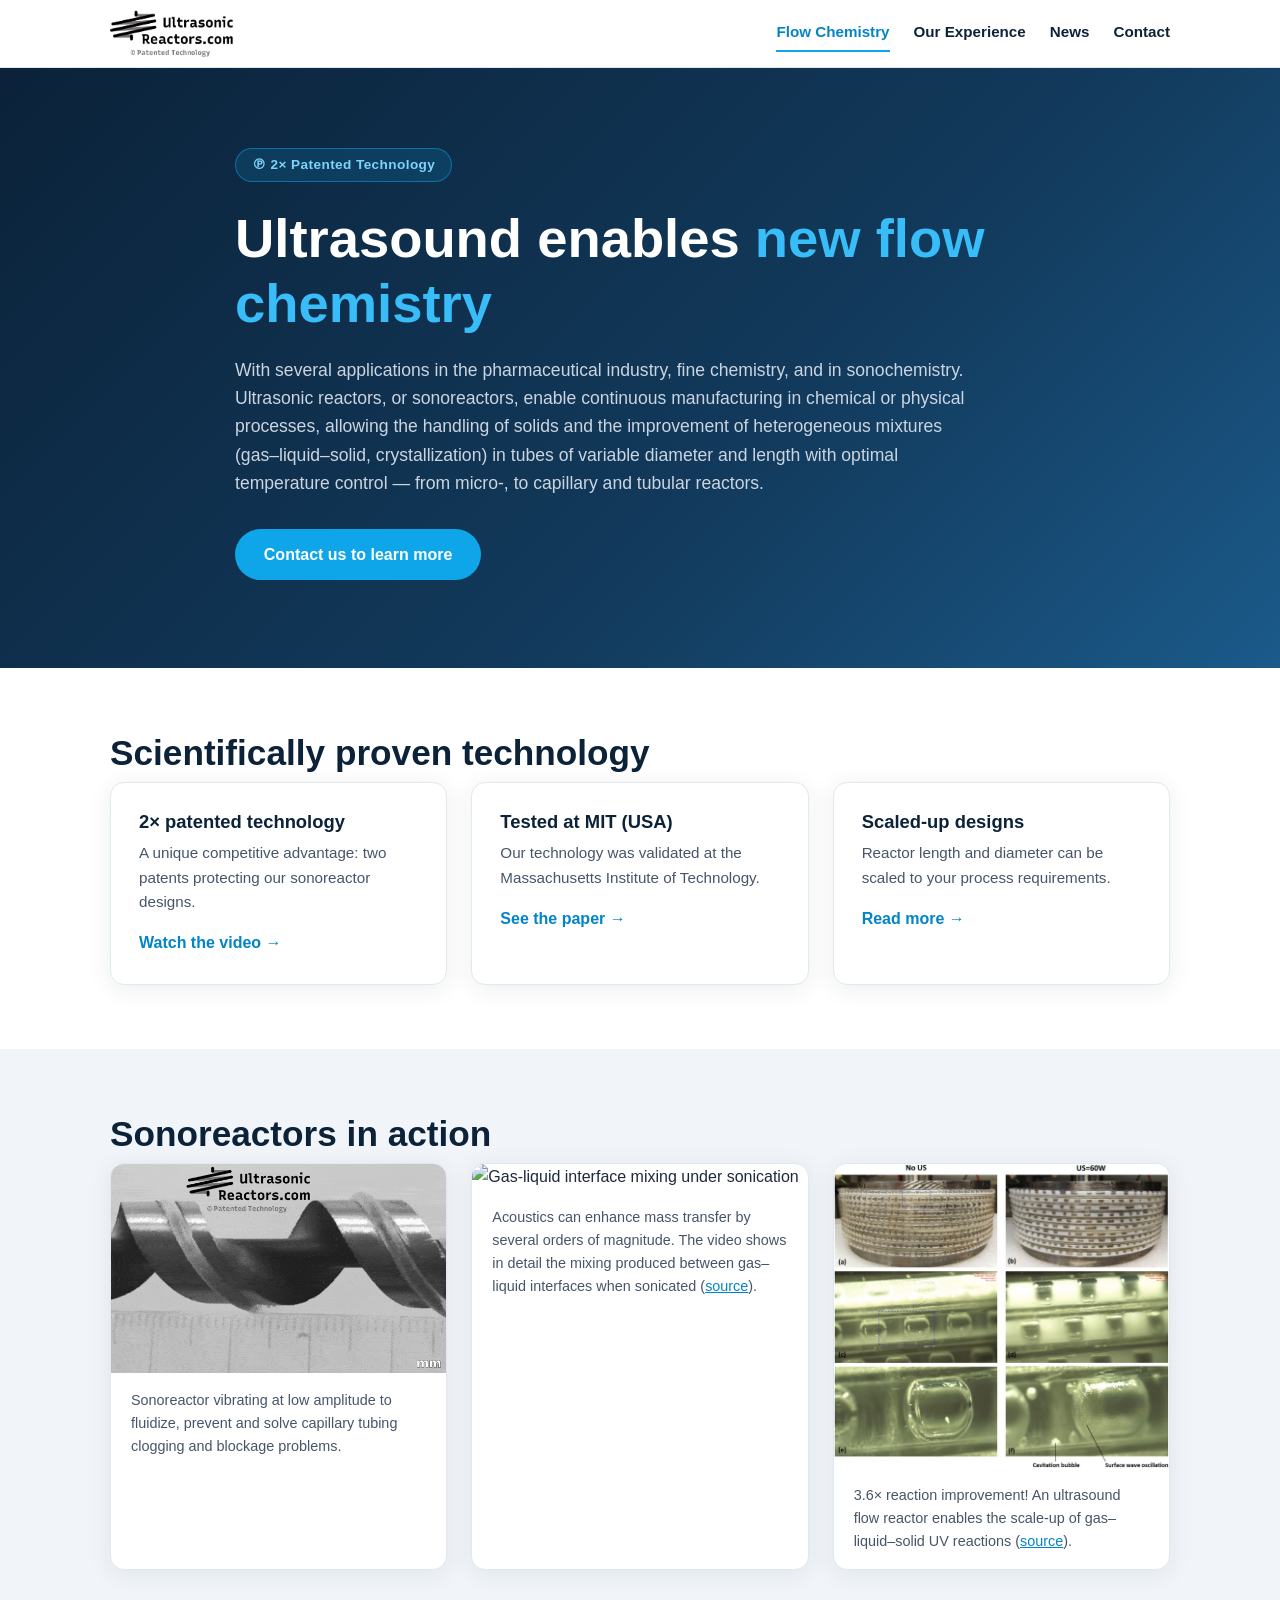
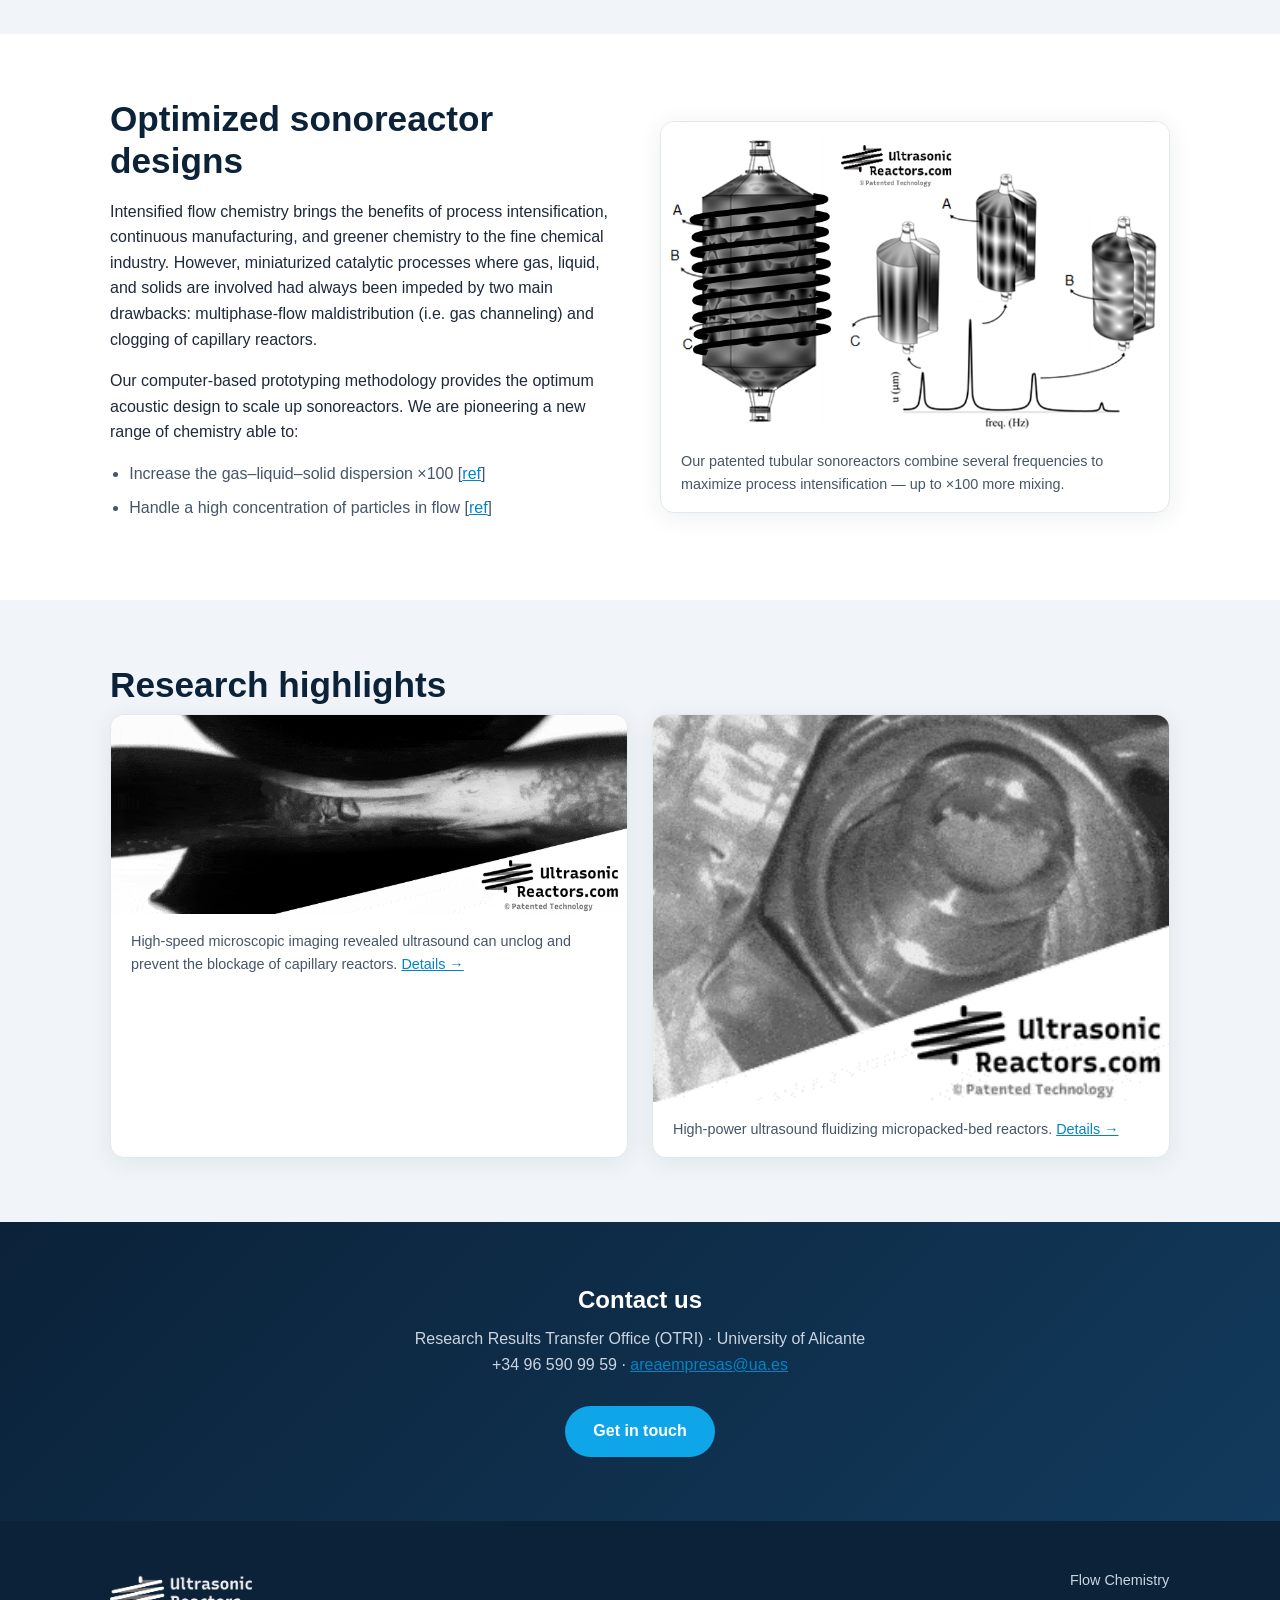
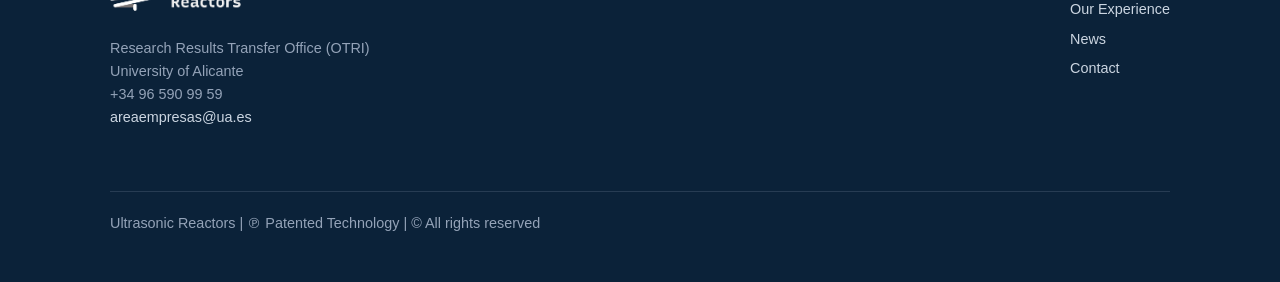
==== index.html @ c4e60896 "Migrate ultrasonicreactors.com from WordPress to static GitHub Pages site Content, images and struct" ====
<!DOCTYPE html>
<html lang="en">
<head>
  <meta charset="UTF-8">
  <meta name="viewport" content="width=device-width, initial-scale=1.0">
  <title>Flow Chemistry — Ultrasonic Reactors</title>
  <meta name="description" content="Patented ultrasonic reactors (sonoreactors) for continuous flow chemistry: handling solids, enhancing gas-liquid-solid mixing and preventing clogging in capillary and tubular reactors. University of Alicante.">
  <meta property="og:title" content="Flow Chemistry — Ultrasonic Reactors">
  <meta property="og:description" content="Patented ultrasound technology enabling new flow chemistry for the pharmaceutical and fine chemical industry.">
  <meta property="og:type" content="website">
  <link rel="icon" type="image/png" sizes="32x32" href="assets/favicon/favicon-32x32.png">
  <link rel="icon" type="image/png" sizes="16x16" href="assets/favicon/favicon-16x16.png">
  <link rel="apple-touch-icon" href="assets/favicon/apple-touch-icon.png">
  <link rel="stylesheet" href="assets/css/style.css">
</head>
<body>

<header class="site-header">
  <div class="container">
    <a class="logo" href="./">
      <img src="assets/img/cropped-ultrasonic_reactors_logo_patented.png" alt="Ultrasonic Reactors — patented technology" width="212" height="77">
    </a>
    <nav class="site-nav" aria-label="Main navigation">
      <a href="./" aria-current="page">Flow Chemistry</a>
      <a href="our-experience/">Our Experience</a>
      <a href="news/">News</a>
      <a href="contact/">Contact</a>
    </nav>
  </div>
</header>

<main>

  <section class="hero">
    <div class="container">
      <span class="badge">℗ 2× Patented Technology</span>
      <h1>Ultrasound enables <span class="accent">new flow chemistry</span></h1>
      <p>
        With several applications in the pharmaceutical industry, fine chemistry, and in
        sonochemistry. Ultrasonic reactors, or sonoreactors, enable continuous manufacturing
        in chemical or physical processes, allowing the handling of solids and the improvement
        of heterogeneous mixtures (gas–liquid–solid, crystallization) in tubes of variable
        diameter and length with optimal temperature control — from micro-, to capillary and
        tubular reactors.
      </p>
      <a class="button" href="contact/">Contact us to learn more</a>
    </div>
  </section>

  <section class="section">
    <div class="container">
      <h2 class="section-title">Scientifically proven technology</h2>
      <div class="card-grid">
        <div class="card">
          <h3>2× patented technology</h3>
          <p>A unique competitive advantage: two patents protecting our sonoreactor designs.</p>
          <a class="card-link" href="https://www.youtube.com/watch?v=zWQNcNoZGF0" target="_blank" rel="noopener">Watch the video →</a>
        </div>
        <div class="card">
          <h3>Tested at MIT (USA)</h3>
          <p>Our technology was validated at the Massachusetts Institute of Technology.</p>
          <a class="card-link" href="https://pubs.acs.org/doi/abs/10.1021/acs.iecr.7b03876" target="_blank" rel="noopener">See the paper →</a>
        </div>
        <div class="card">
          <h3>Scaled-up designs</h3>
          <p>Reactor length and diameter can be scaled to your process requirements.</p>
          <a class="card-link" href="https://www.sciencedirect.com/science/article/pii/S1350417718318108?via%3Dihub" target="_blank" rel="noopener">Read more →</a>
        </div>
      </div>
    </div>
  </section>

  <section class="section alt">
    <div class="container">
      <h2 class="section-title">Sonoreactors in action</h2>
      <div class="figure-grid">
        <figure class="media">
          <img src="assets/img/helical_capillary_sonoreactor_units_lowres.gif" alt="Helical capillary sonoreactor units vibrating" loading="lazy">
          <figcaption>
            Sonoreactor vibrating at low amplitude to fluidize, prevent and solve capillary
            tubing clogging and blockage problems.
          </figcaption>
        </figure>
        <figure class="media">
          <img src="assets/img/gas-liquid-ultrasound.gif" alt="Gas-liquid interface mixing under sonication" loading="lazy">
          <figcaption>
            Acoustics can enhance mass transfer by several orders of magnitude. The video shows
            in detail the mixing produced between gas–liquid interfaces when sonicated
            (<a href="https://www.sciencedirect.com/science/article/pii/S1350417723000123" target="_blank" rel="noopener">source</a>).
          </figcaption>
        </figure>
        <figure class="media">
          <img src="assets/img/gas-liquid-ultrasaund-mixing.jpg" alt="Gas-liquid ultrasound mixing in a flow reactor" loading="lazy">
          <figcaption>
            3.6× reaction improvement! An ultrasound flow reactor enables the scale-up of
            gas–liquid–solid UV reactions
            (<a href="https://www.sciencedirect.com/science/article/pii/S1385894721025523" target="_blank" rel="noopener">source</a>).
          </figcaption>
        </figure>
      </div>
    </div>
  </section>

  <section class="section">
    <div class="container split">
      <div>
        <h2 class="section-title">Optimized sonoreactor designs</h2>
        <p>
          Intensified flow chemistry brings the benefits of process intensification, continuous
          manufacturing, and greener chemistry to the fine chemical industry. However,
          miniaturized catalytic processes where gas, liquid, and solids are involved had always
          been impeded by two main drawbacks: multiphase-flow maldistribution (i.e. gas
          channeling) and clogging of capillary reactors.
        </p>
        <p>
          Our computer-based prototyping methodology provides the optimum acoustic design to
          scale up sonoreactors. We are pioneering a new range of chemistry able to:
        </p>
        <ul>
          <li>Increase the gas–liquid–solid dispersion ×100
            [<a href="https://pubs.acs.org/doi/abs/10.1021/acs.iecr.7b03876" target="_blank" rel="noopener">ref</a>]</li>
          <li>Handle a high concentration of particles in flow
            [<a href="https://www.sciencedirect.com/science/article/abs/pii/S1350417718318108?via%3Dihub" target="_blank" rel="noopener">ref</a>]</li>
        </ul>
      </div>
      <figure class="media">
        <img src="assets/img/flow-reactor-vibration-acoustics-ultrasonics-1.png" alt="Tubular sonoreactor combining several vibration frequencies" loading="lazy">
        <figcaption>
          Our patented tubular sonoreactors combine several frequencies to maximize process
          intensification — up to ×100 more mixing.
        </figcaption>
      </figure>
    </div>
  </section>

  <section class="section alt">
    <div class="container">
      <h2 class="section-title">Research highlights</h2>
      <div class="figure-grid">
        <figure class="media">
          <img src="assets/img/cavitation_ultrasound_cryistal_low_res.gif" alt="High-speed microscopic imaging of ultrasound cavitation acting on crystals" loading="lazy">
          <figcaption>
            High-speed microscopic imaging revealed ultrasound can unclog and prevent the
            blockage of capillary reactors.
            <a href="https://www.sciencedirect.com/science/article/abs/pii/S1350417718318108?via%3Dihub" target="_blank" rel="noopener">Details →</a>
          </figcaption>
        </figure>
        <figure class="media">
          <img src="assets/img/packed_bed_ultrasonic_reactor_low_res.gif" alt="High-power ultrasound fluidizing a micropacked-bed reactor" loading="lazy">
          <figcaption>
            High-power ultrasound fluidizing micropacked-bed reactors.
            <a href="https://pubs.acs.org/doi/abs/10.1021/acs.iecr.7b03876" target="_blank" rel="noopener">Details →</a>
          </figcaption>
        </figure>
      </div>
    </div>
  </section>

  <section class="cta-band">
    <div class="container">
      <h2>Contact us</h2>
      <p>
        Research Results Transfer Office (OTRI) · University of Alicante<br>
        +34 96 590 99 59 · <a href="mailto:areaempresas@ua.es">areaempresas@ua.es</a>
      </p>
      <a class="button" href="contact/">Get in touch</a>
    </div>
  </section>

</main>

<footer class="site-footer">
  <div class="container">
    <div>
      <img class="footer-logo" src="assets/img/ultrasonic_reactors_logo_white.png" alt="Ultrasonic Reactors" loading="lazy">
      <p>
        Research Results Transfer Office (OTRI)<br>
        University of Alicante<br>
        +34 96 590 99 59<br>
        <a href="mailto:areaempresas@ua.es">areaempresas@ua.es</a>
      </p>
    </div>
    <nav aria-label="Footer navigation">
      <a href="./">Flow Chemistry</a>
      <a href="our-experience/">Our Experience</a>
      <a href="news/">News</a>
      <a href="contact/">Contact</a>
    </nav>
    <p class="copyright">Ultrasonic Reactors | ℗ Patented Technology | © All rights reserved</p>
  </div>
</footer>

</body>
</html>
---- assets/css/style.css ----
/* ============================================================
   Ultrasonic Reactors — site stylesheet
   Plain CSS, no build step. Edit freely.
   ============================================================ */

:root {
  --navy: #0b2239;
  --navy-2: #123a5c;
  --accent: #0ea5e9;
  --accent-dark: #0284c7;
  --ink: #1e293b;
  --ink-soft: #475569;
  --bg: #ffffff;
  --bg-alt: #f1f5f9;
  --border: #e2e8f0;
  --radius: 14px;
  --shadow: 0 4px 24px rgba(11, 34, 57, 0.08);
  --font: -apple-system, BlinkMacSystemFont, "Segoe UI", Roboto, "Helvetica Neue",
    Arial, sans-serif;
}

* { box-sizing: border-box; }

body {
  margin: 0;
  font-family: var(--font);
  color: var(--ink);
  background: var(--bg);
  line-height: 1.6;
  -webkit-font-smoothing: antialiased;
}

img { max-width: 100%; height: auto; display: block; }

a { color: var(--accent-dark); }
a:hover { color: var(--accent); }

h1, h2, h3 { line-height: 1.2; color: var(--navy); }

.container {
  max-width: 1100px;
  margin: 0 auto;
  padding: 0 1.25rem;
}

/* ---------- Header ---------- */

.site-header {
  position: sticky;
  top: 0;
  z-index: 10;
  background: rgba(255, 255, 255, 0.95);
  backdrop-filter: blur(8px);
  border-bottom: 1px solid var(--border);
}

.site-header .container {
  display: flex;
  align-items: center;
  justify-content: space-between;
  flex-wrap: wrap;
  gap: 0.5rem 1.5rem;
  padding-top: 0.6rem;
  padding-bottom: 0.6rem;
}

.site-header .logo img { height: 48px; width: auto; }

.site-nav {
  display: flex;
  flex-wrap: wrap;
  gap: 0.25rem 1.5rem;
}

.site-nav a {
  color: var(--navy);
  text-decoration: none;
  font-weight: 600;
  font-size: 0.95rem;
  padding: 0.35rem 0;
  border-bottom: 2px solid transparent;
}

.site-nav a:hover { color: var(--accent-dark); }

.site-nav a[aria-current="page"] {
  color: var(--accent-dark);
  border-bottom-color: var(--accent);
}

/* ---------- Hero ---------- */

.hero {
  background: linear-gradient(135deg, var(--navy) 0%, var(--navy-2) 60%, #1b5a8a 100%);
  color: #e2e8f0;
  padding: 5rem 0 5.5rem;
  overflow: hidden;
}

.hero .container { max-width: 850px; }

.hero .badge {
  display: inline-block;
  background: rgba(14, 165, 233, 0.15);
  border: 1px solid rgba(14, 165, 233, 0.5);
  color: #7dd3fc;
  border-radius: 999px;
  padding: 0.3rem 1rem;
  font-size: 0.85rem;
  font-weight: 600;
  letter-spacing: 0.03em;
  margin-bottom: 1.5rem;
}

.hero h1 {
  color: #ffffff;
  font-size: clamp(2.1rem, 5vw, 3.4rem);
  margin: 0 0 1.25rem;
}

.hero h1 .accent { color: #38bdf8; }

.hero p {
  font-size: 1.1rem;
  color: #cbd5e1;
  max-width: 46rem;
  margin: 0 0 2rem;
}

.button {
  display: inline-block;
  background: var(--accent);
  color: #ffffff;
  text-decoration: none;
  font-weight: 700;
  padding: 0.8rem 1.8rem;
  border-radius: 999px;
  transition: background 0.15s ease;
}

.button:hover { background: var(--accent-dark); color: #ffffff; }

.button.ghost {
  background: transparent;
  border: 2px solid var(--accent);
  color: var(--accent-dark);
}

.button.ghost:hover { background: var(--accent); color: #ffffff; }

/* ---------- Sections ---------- */

.section { padding: 4rem 0; }
.section.alt { background: var(--bg-alt); }

.section-title {
  font-size: clamp(1.6rem, 3.5vw, 2.2rem);
  margin: 0 0 0.5rem;
}

.section-lead {
  color: var(--ink-soft);
  max-width: 46rem;
  margin: 0 0 2.5rem;
}

/* ---------- Cards ---------- */

.card-grid {
  display: grid;
  grid-template-columns: repeat(auto-fit, minmax(260px, 1fr));
  gap: 1.5rem;
}

.card {
  background: var(--bg);
  border: 1px solid var(--border);
  border-radius: var(--radius);
  box-shadow: var(--shadow);
  padding: 1.75rem;
}

.card h3 { margin: 0 0 0.5rem; font-size: 1.15rem; }
.card p { margin: 0 0 1rem; color: var(--ink-soft); font-size: 0.95rem; }
.card .card-link { font-weight: 700; text-decoration: none; }

/* ---------- Figures / media ---------- */

.figure-grid {
  display: grid;
  grid-template-columns: repeat(auto-fit, minmax(280px, 1fr));
  gap: 1.5rem;
}

figure.media {
  margin: 0;
  background: var(--bg);
  border: 1px solid var(--border);
  border-radius: var(--radius);
  box-shadow: var(--shadow);
  overflow: hidden;
}

figure.media img { width: 100%; }

figure.media figcaption {
  padding: 1rem 1.25rem;
  font-size: 0.9rem;
  color: var(--ink-soft);
}

/* Two-column text + image */

.split {
  display: grid;
  grid-template-columns: 1fr 1fr;
  gap: 2.5rem;
  align-items: center;
}

@media (max-width: 800px) {
  .split { grid-template-columns: 1fr; }
}

.split ul { color: var(--ink-soft); padding-left: 1.2rem; }
.split li { margin-bottom: 0.5rem; }

/* ---------- Stats (Our Experience) ---------- */

.stats {
  display: grid;
  grid-template-columns: repeat(auto-fit, minmax(220px, 1fr));
  gap: 1.5rem;
  text-align: center;
}

.stat {
  background: var(--bg);
  border: 1px solid var(--border);
  border-radius: var(--radius);
  box-shadow: var(--shadow);
  padding: 2rem 1.5rem;
}

.stat .number {
  font-size: 2.6rem;
  font-weight: 800;
  color: var(--accent-dark);
  line-height: 1.1;
}

.stat .label { color: var(--ink-soft); margin-top: 0.5rem; }

/* ---------- Timeline ---------- */

.timeline {
  border-left: 3px solid var(--accent);
  margin: 2rem 0 0 0.5rem;
  padding-left: 2rem;
}

.timeline-item { position: relative; padding-bottom: 2.5rem; }

.timeline-item::before {
  content: "";
  position: absolute;
  left: calc(-2rem - 9px);
  top: 0.4rem;
  width: 15px;
  height: 15px;
  border-radius: 50%;
  background: var(--accent);
  border: 3px solid var(--bg);
}

.timeline-item h3 { margin: 0 0 0.5rem; font-size: 1.4rem; }
.timeline-item p { color: var(--ink-soft); margin: 0 0 1rem; }

/* ---------- Contact ---------- */

.contact-card {
  background: var(--bg);
  border: 1px solid var(--border);
  border-radius: var(--radius);
  box-shadow: var(--shadow);
  padding: 2.5rem;
  max-width: 34rem;
}

.contact-card h2 { margin-top: 0; }

.contact-card .contact-line {
  margin: 0.4rem 0;
  color: var(--ink-soft);
}

.contact-card .contact-line strong { color: var(--ink); }

/* CTA band */

.cta-band {
  background: linear-gradient(135deg, var(--navy) 0%, var(--navy-2) 100%);
  color: #e2e8f0;
  text-align: center;
  padding: 4rem 0;
}

.cta-band h2 { color: #ffffff; margin: 0 0 0.75rem; }
.cta-band p { color: #cbd5e1; margin: 0 0 1.75rem; }

/* ---------- Footer ---------- */

.site-footer {
  background: var(--navy);
  color: #94a3b8;
  padding: 3rem 0 2rem;
  font-size: 0.9rem;
}

.site-footer .container {
  display: flex;
  flex-wrap: wrap;
  gap: 2rem;
  justify-content: space-between;
  align-items: flex-start;
}

.site-footer img.footer-logo { height: 52px; width: auto; margin-bottom: 1rem; }

.site-footer nav { display: flex; flex-direction: column; gap: 0.4rem; }

.site-footer a { color: #cbd5e1; text-decoration: none; }
.site-footer a:hover { color: #ffffff; }

.site-footer .copyright {
  flex-basis: 100%;
  border-top: 1px solid rgba(148, 163, 184, 0.2);
  padding-top: 1.25rem;
  margin-top: 1rem;
}

/* ---------- Utilities ---------- */

.center { text-align: center; }
.mt-2 { margin-top: 2rem; }
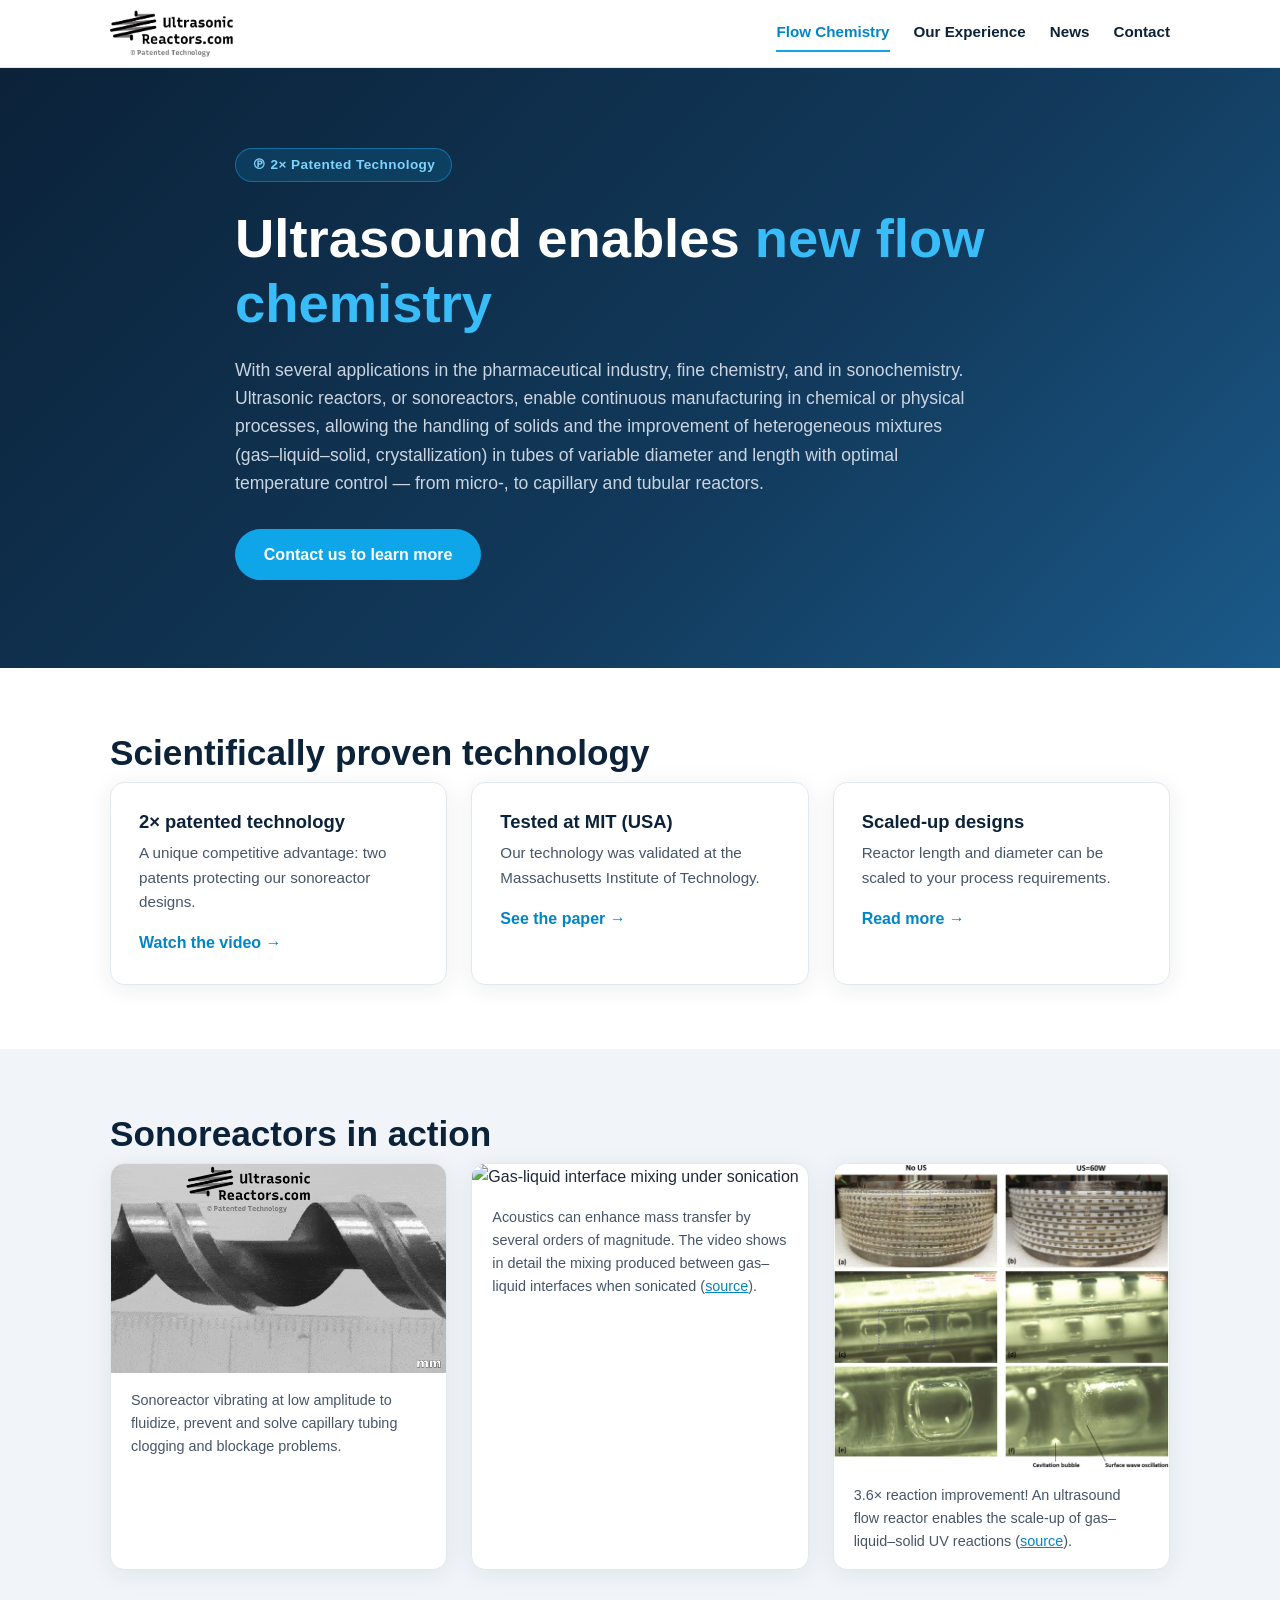
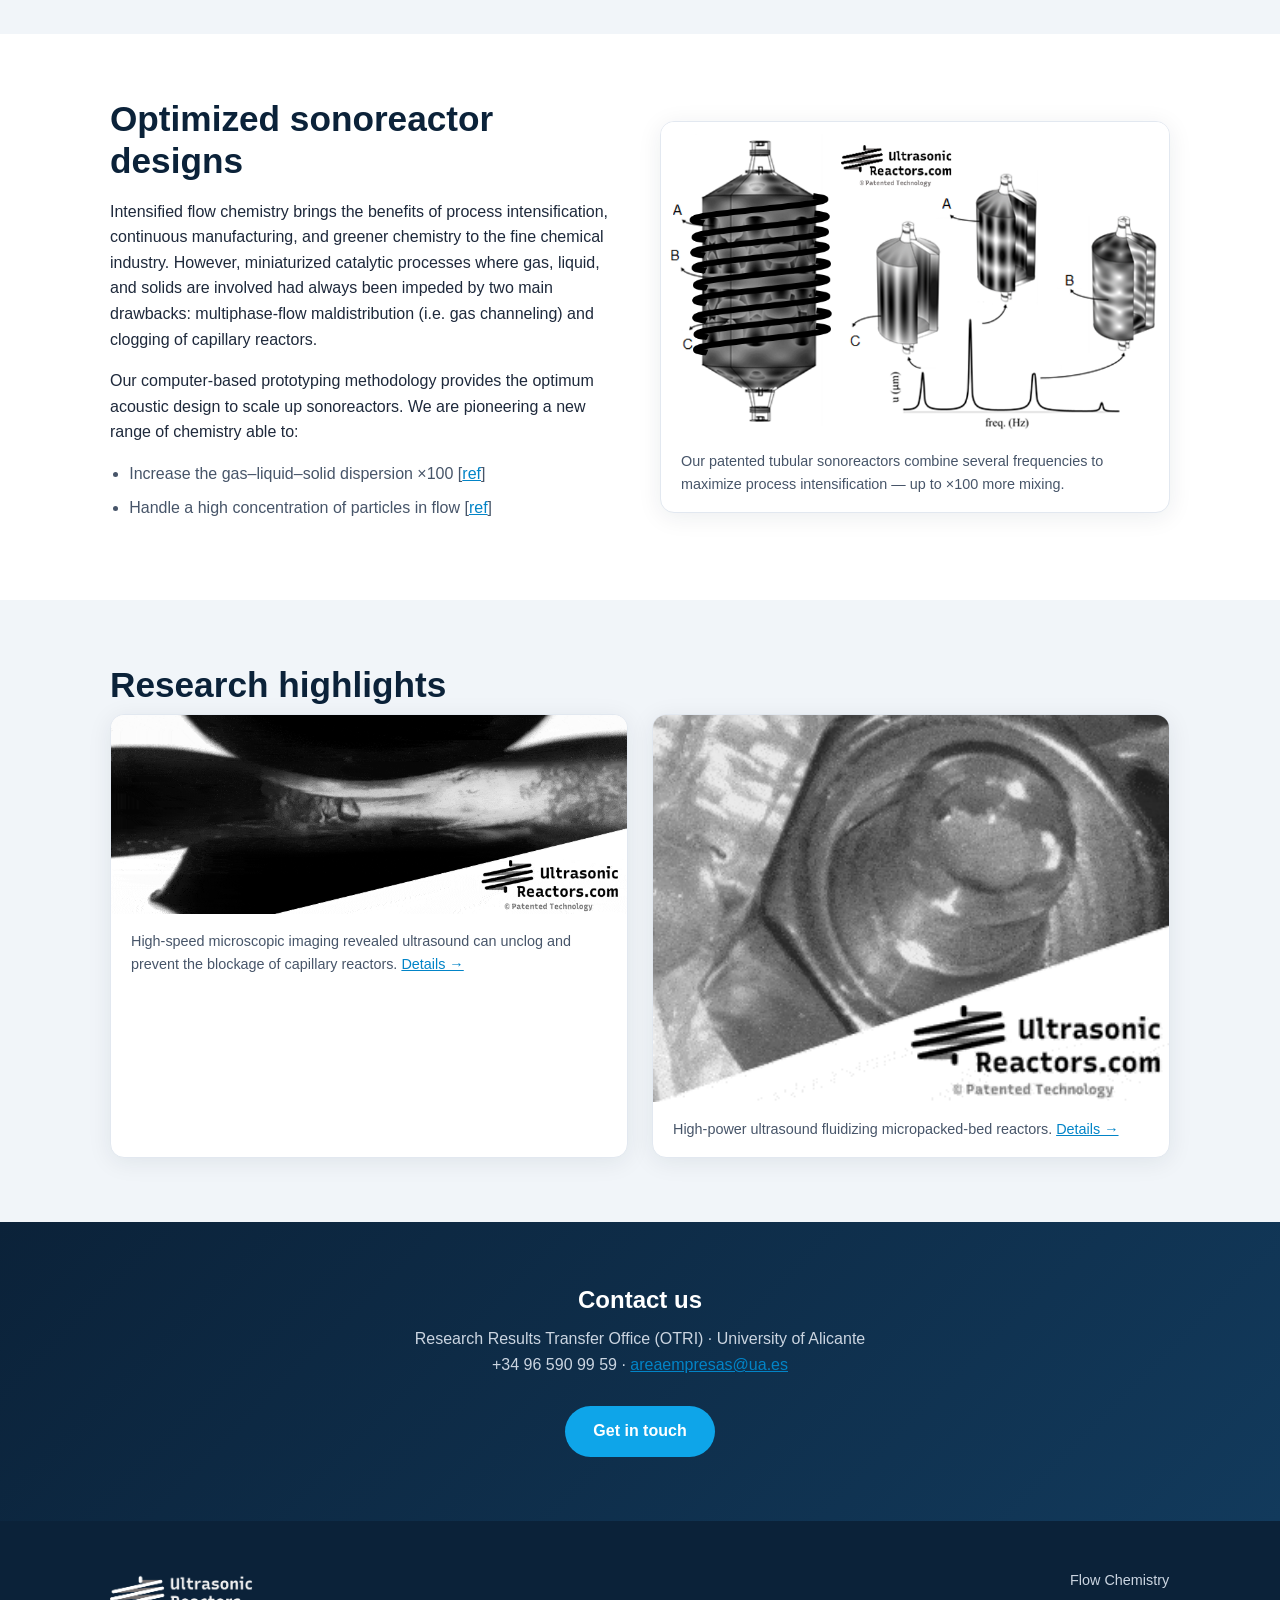
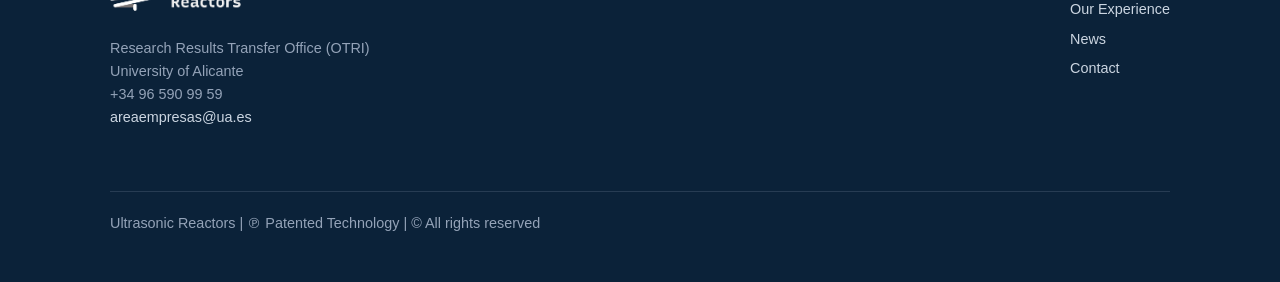
==== commit cee0c2dd: "Replace button vibration with pointer-following hero waves Remove the hover micro-vibration on butto" ====
--- a/index.html
+++ b/index.html
@@ -12,6 +12,7 @@
   <link rel="icon" type="image/png" sizes="16x16" href="assets/favicon/favicon-16x16.png">
   <link rel="apple-touch-icon" href="assets/favicon/apple-touch-icon.png">
   <link rel="stylesheet" href="assets/css/style.css">
+  <script src="assets/js/ripple.js" defer></script>
 </head>
 <body>
 
--- a/assets/css/style.css
+++ b/assets/css/style.css
@@ -91,13 +91,58 @@
 /* ---------- Hero ---------- */
 
 .hero {
+  position: relative;
   background: linear-gradient(135deg, var(--navy) 0%, var(--navy-2) 60%, #1b5a8a 100%);
   color: #e2e8f0;
   padding: 5rem 0 5.5rem;
   overflow: hidden;
 }
 
-.hero .container { max-width: 850px; }
+/* Sonar rings expanding from the right side of the hero */
+.hero::before,
+.hero::after {
+  content: "";
+  position: absolute;
+  top: 50%;
+  right: 6%;
+  width: 380px;
+  height: 380px;
+  margin: -190px -190px 0 0;
+  border: 2px solid rgba(56, 189, 248, 0.4);
+  border-radius: 50%;
+  pointer-events: none;
+  opacity: 0;
+  animation: sonar 7s linear infinite;
+}
+
+.hero::after { animation-delay: 3.5s; }
+
+@keyframes sonar {
+  0% { transform: scale(0.1); opacity: 0; }
+  10% { opacity: 0.7; }
+  100% { transform: scale(1); opacity: 0; }
+}
+
+.hero .container { position: relative; z-index: 1; max-width: 850px; }
+
+/* Faint waves following the pointer (spawned by assets/js/ripple.js) */
+.hero .ripple {
+  position: absolute;
+  width: 180px;
+  height: 180px;
+  margin: -90px 0 0 -90px;
+  border: 1.5px solid rgba(56, 189, 248, 0.3);
+  border-radius: 50%;
+  pointer-events: none;
+  opacity: 0;
+  transform: scale(0);
+  animation: ripple 1.8s ease-out forwards;
+}
+
+@keyframes ripple {
+  0% { transform: scale(0.1); opacity: 0.7; }
+  100% { transform: scale(1); opacity: 0; }
+}
 
 .hero .badge {
   display: inline-block;
@@ -110,6 +155,14 @@
   font-weight: 600;
   letter-spacing: 0.03em;
   margin-bottom: 1.5rem;
+  animation: ping 3.5s ease-out infinite;
+}
+
+/* Soft sonar ping — an expanding, fading ring of light */
+@keyframes ping {
+  0% { box-shadow: 0 0 0 0 rgba(56, 189, 248, 0.35); }
+  60% { box-shadow: 0 0 0 12px rgba(56, 189, 248, 0); }
+  100% { box-shadow: 0 0 0 0 rgba(56, 189, 248, 0); }
 }
 
 .hero h1 {
@@ -178,6 +231,12 @@
   border-radius: var(--radius);
   box-shadow: var(--shadow);
   padding: 1.75rem;
+  transition: transform 0.2s ease, box-shadow 0.2s ease;
+}
+
+.card:hover {
+  transform: translateY(-4px);
+  box-shadow: 0 10px 32px rgba(11, 34, 57, 0.14);
 }
 
 .card h3 { margin: 0 0 0.5rem; font-size: 1.15rem; }
@@ -199,6 +258,12 @@
   border-radius: var(--radius);
   box-shadow: var(--shadow);
   overflow: hidden;
+  transition: transform 0.2s ease, box-shadow 0.2s ease;
+}
+
+figure.media:hover {
+  transform: translateY(-4px);
+  box-shadow: 0 10px 32px rgba(11, 34, 57, 0.14);
 }
 
 figure.media img { width: 100%; }
@@ -271,7 +336,10 @@
   border-radius: 50%;
   background: var(--accent);
   border: 3px solid var(--bg);
-}
+  animation: ping 3.5s ease-out infinite;
+}
+
+.timeline-item:nth-child(even)::before { animation-delay: 1.75s; }
 
 .timeline-item h3 { margin: 0 0 0.5rem; font-size: 1.4rem; }
 .timeline-item p { color: var(--ink-soft); margin: 0 0 1rem; }
@@ -343,3 +411,14 @@
 
 .center { text-align: center; }
 .mt-2 { margin-top: 2rem; }
+
+/* ---------- Accessibility: no motion if the user opts out ---------- */
+
+@media (prefers-reduced-motion: reduce) {
+  *,
+  *::before,
+  *::after {
+    animation: none !important;
+    transition: none !important;
+  }
+}
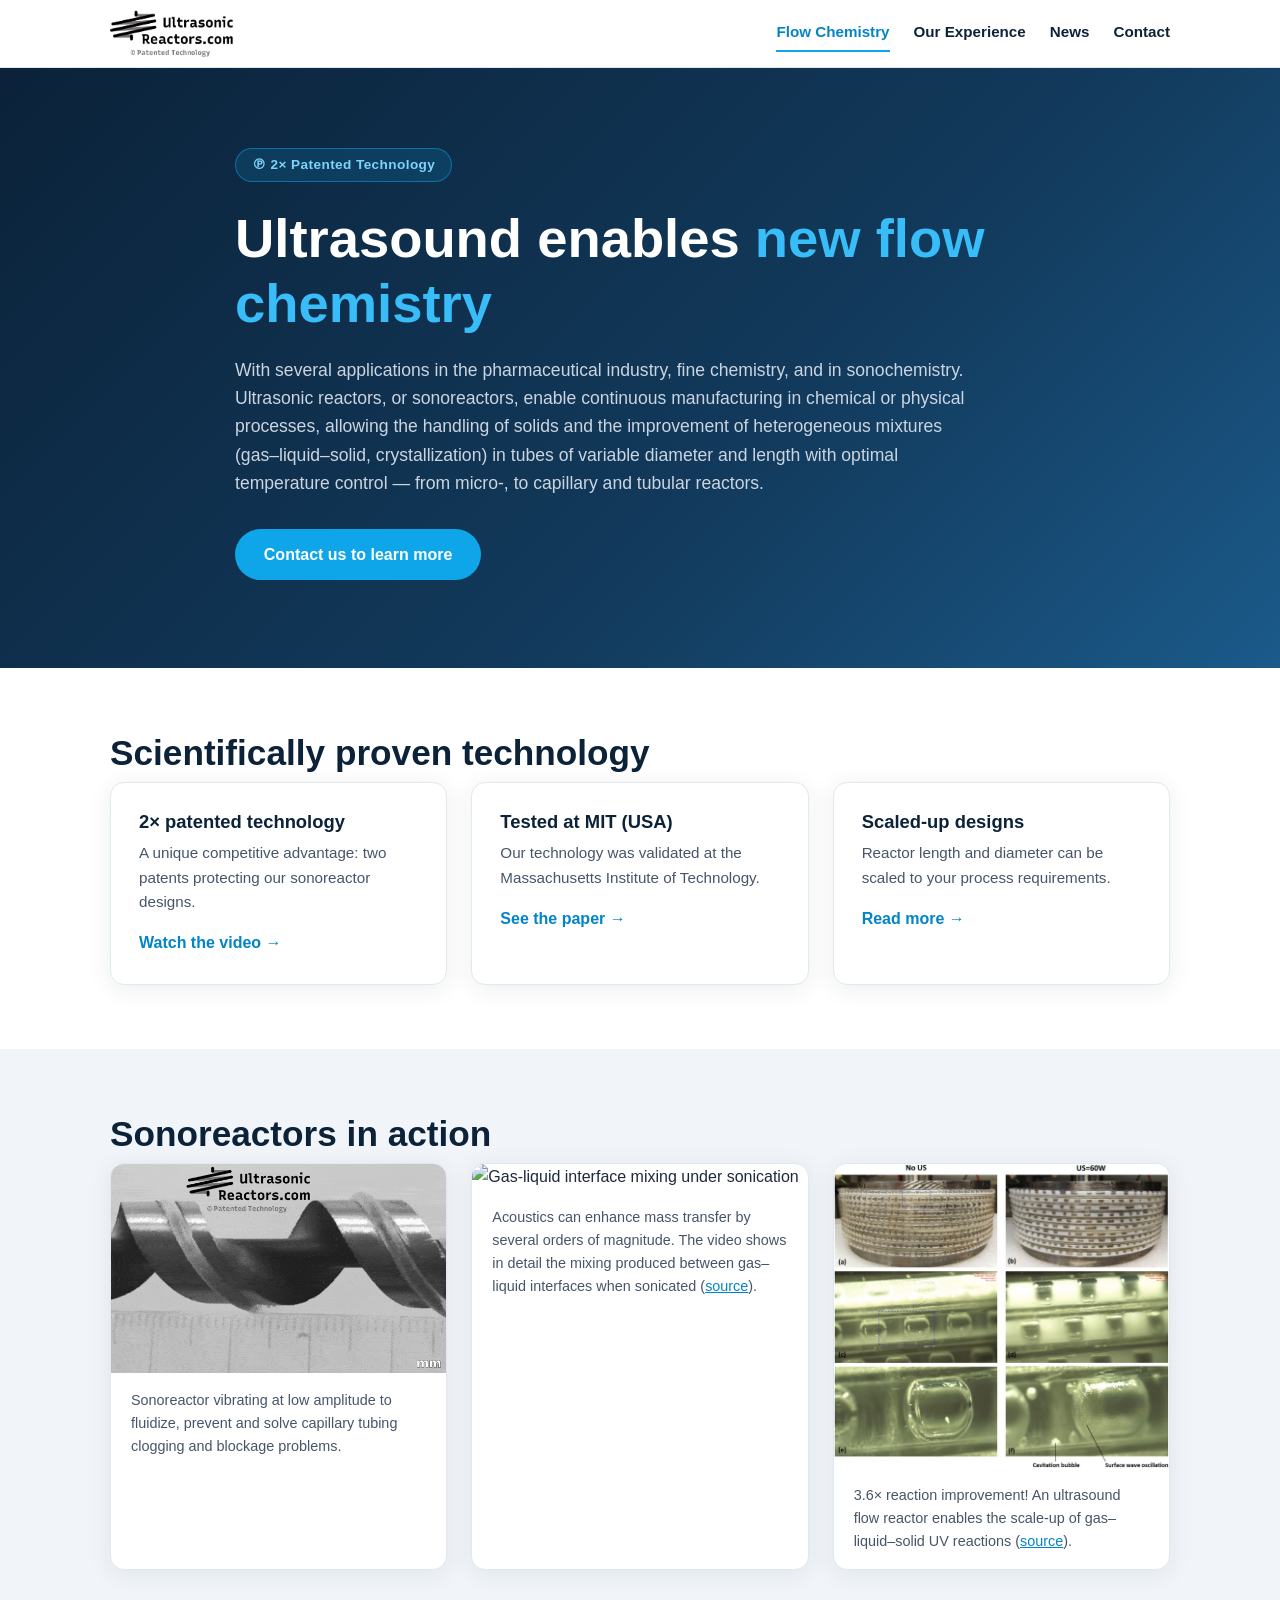
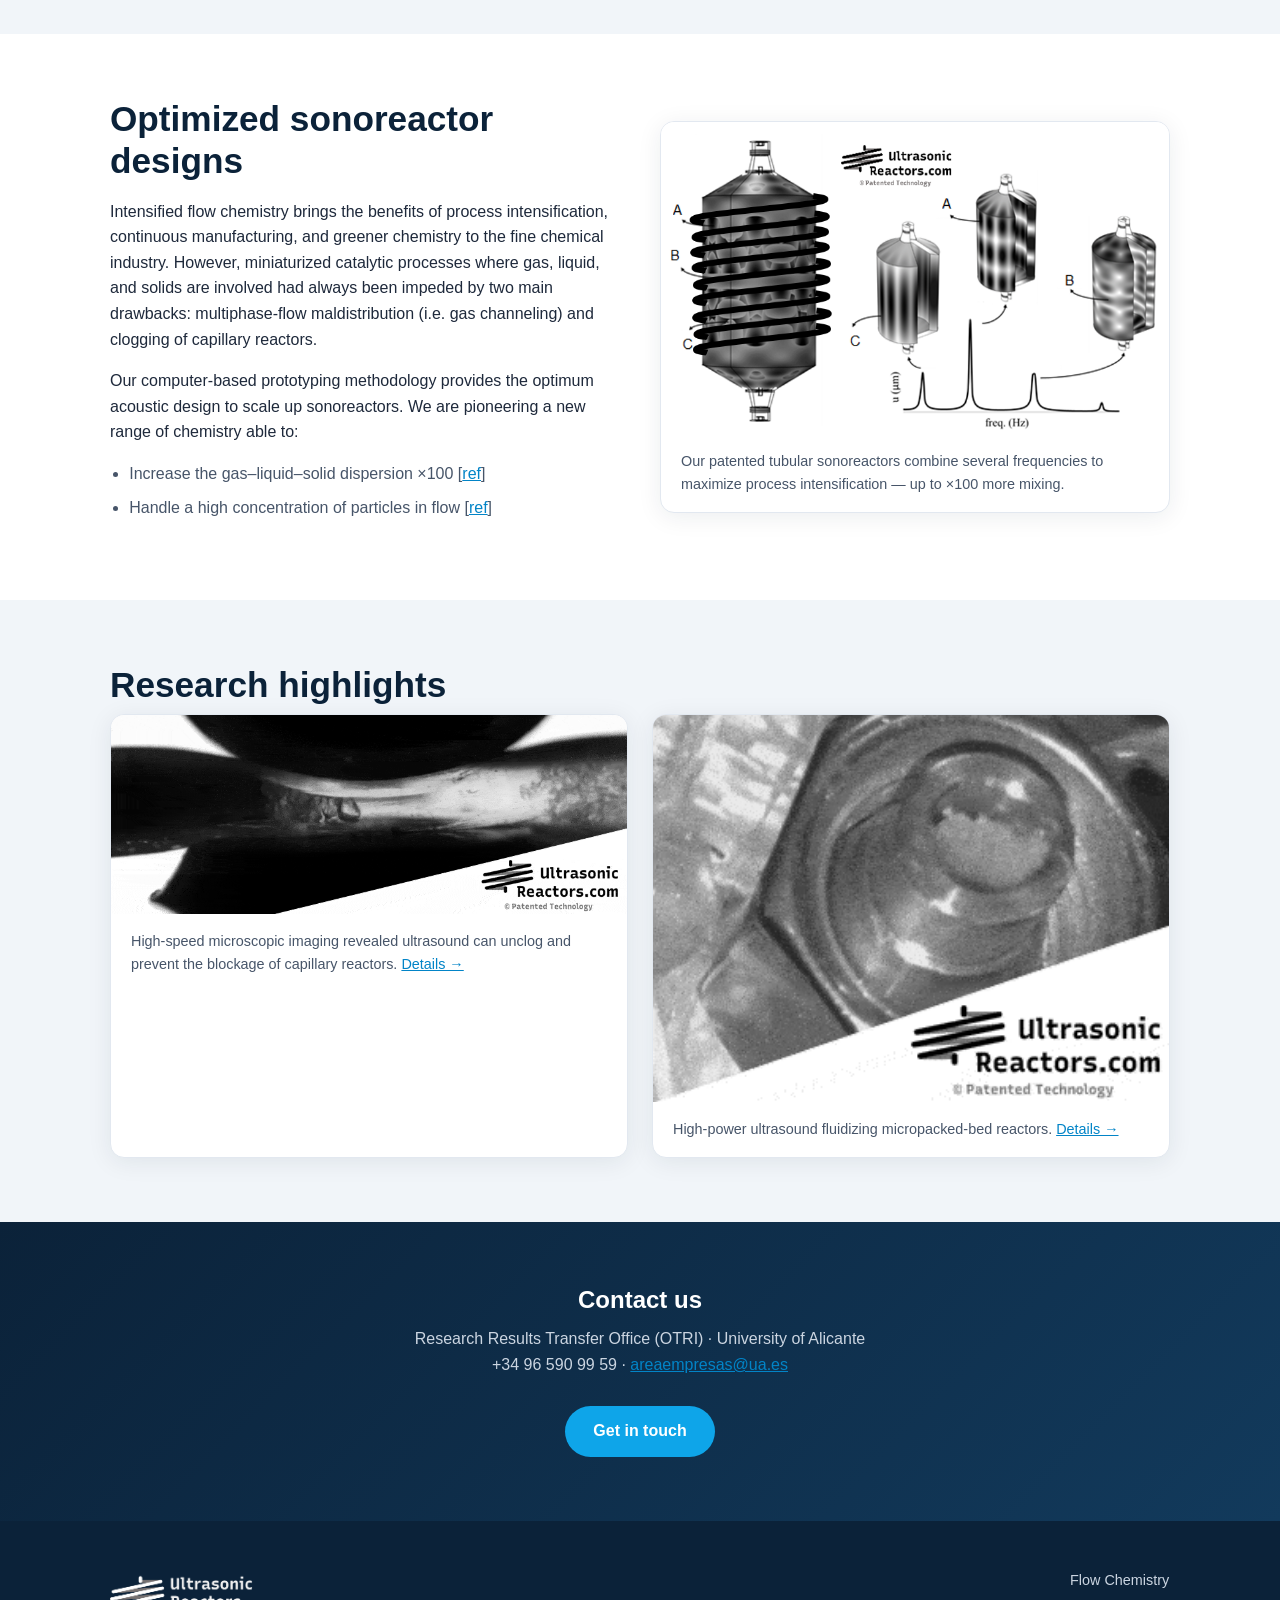
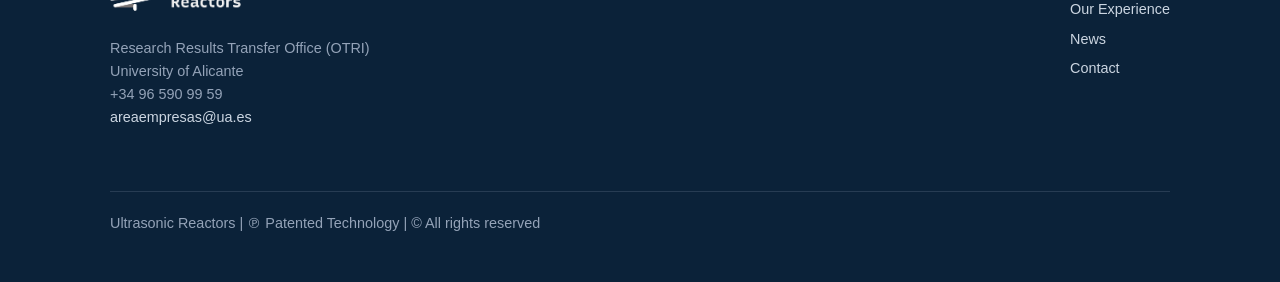
==== commit 855a030e: "Replace hero effects with physics-based wave packets on canvas A packet of five high-frequency pulse" ====
--- a/index.html
+++ b/index.html
@@ -11,8 +11,8 @@
   <link rel="icon" type="image/png" sizes="32x32" href="assets/favicon/favicon-32x32.png">
   <link rel="icon" type="image/png" sizes="16x16" href="assets/favicon/favicon-16x16.png">
   <link rel="apple-touch-icon" href="assets/favicon/apple-touch-icon.png">
-  <link rel="stylesheet" href="assets/css/style.css">
-  <script src="assets/js/ripple.js" defer></script>
+  <link rel="stylesheet" href="assets/css/style.css?v=2">
+  <script src="assets/js/waves.js" defer></script>
 </head>
 <body>
 
--- a/assets/css/style.css
+++ b/assets/css/style.css
@@ -98,50 +98,15 @@
   overflow: hidden;
 }
 
-/* Sonar rings expanding from the right side of the hero */
-.hero::before,
-.hero::after {
-  content: "";
+.hero .container { position: relative; z-index: 1; max-width: 850px; }
+
+/* Wave-packet animation drawn by assets/js/waves.js */
+.hero canvas.waves {
   position: absolute;
-  top: 50%;
-  right: 6%;
-  width: 380px;
-  height: 380px;
-  margin: -190px -190px 0 0;
-  border: 2px solid rgba(56, 189, 248, 0.4);
-  border-radius: 50%;
+  inset: 0;
+  width: 100%;
+  height: 100%;
   pointer-events: none;
-  opacity: 0;
-  animation: sonar 7s linear infinite;
-}
-
-.hero::after { animation-delay: 3.5s; }
-
-@keyframes sonar {
-  0% { transform: scale(0.1); opacity: 0; }
-  10% { opacity: 0.7; }
-  100% { transform: scale(1); opacity: 0; }
-}
-
-.hero .container { position: relative; z-index: 1; max-width: 850px; }
-
-/* Faint waves following the pointer (spawned by assets/js/ripple.js) */
-.hero .ripple {
-  position: absolute;
-  width: 180px;
-  height: 180px;
-  margin: -90px 0 0 -90px;
-  border: 1.5px solid rgba(56, 189, 248, 0.3);
-  border-radius: 50%;
-  pointer-events: none;
-  opacity: 0;
-  transform: scale(0);
-  animation: ripple 1.8s ease-out forwards;
-}
-
-@keyframes ripple {
-  0% { transform: scale(0.1); opacity: 0.7; }
-  100% { transform: scale(1); opacity: 0; }
 }
 
 .hero .badge {
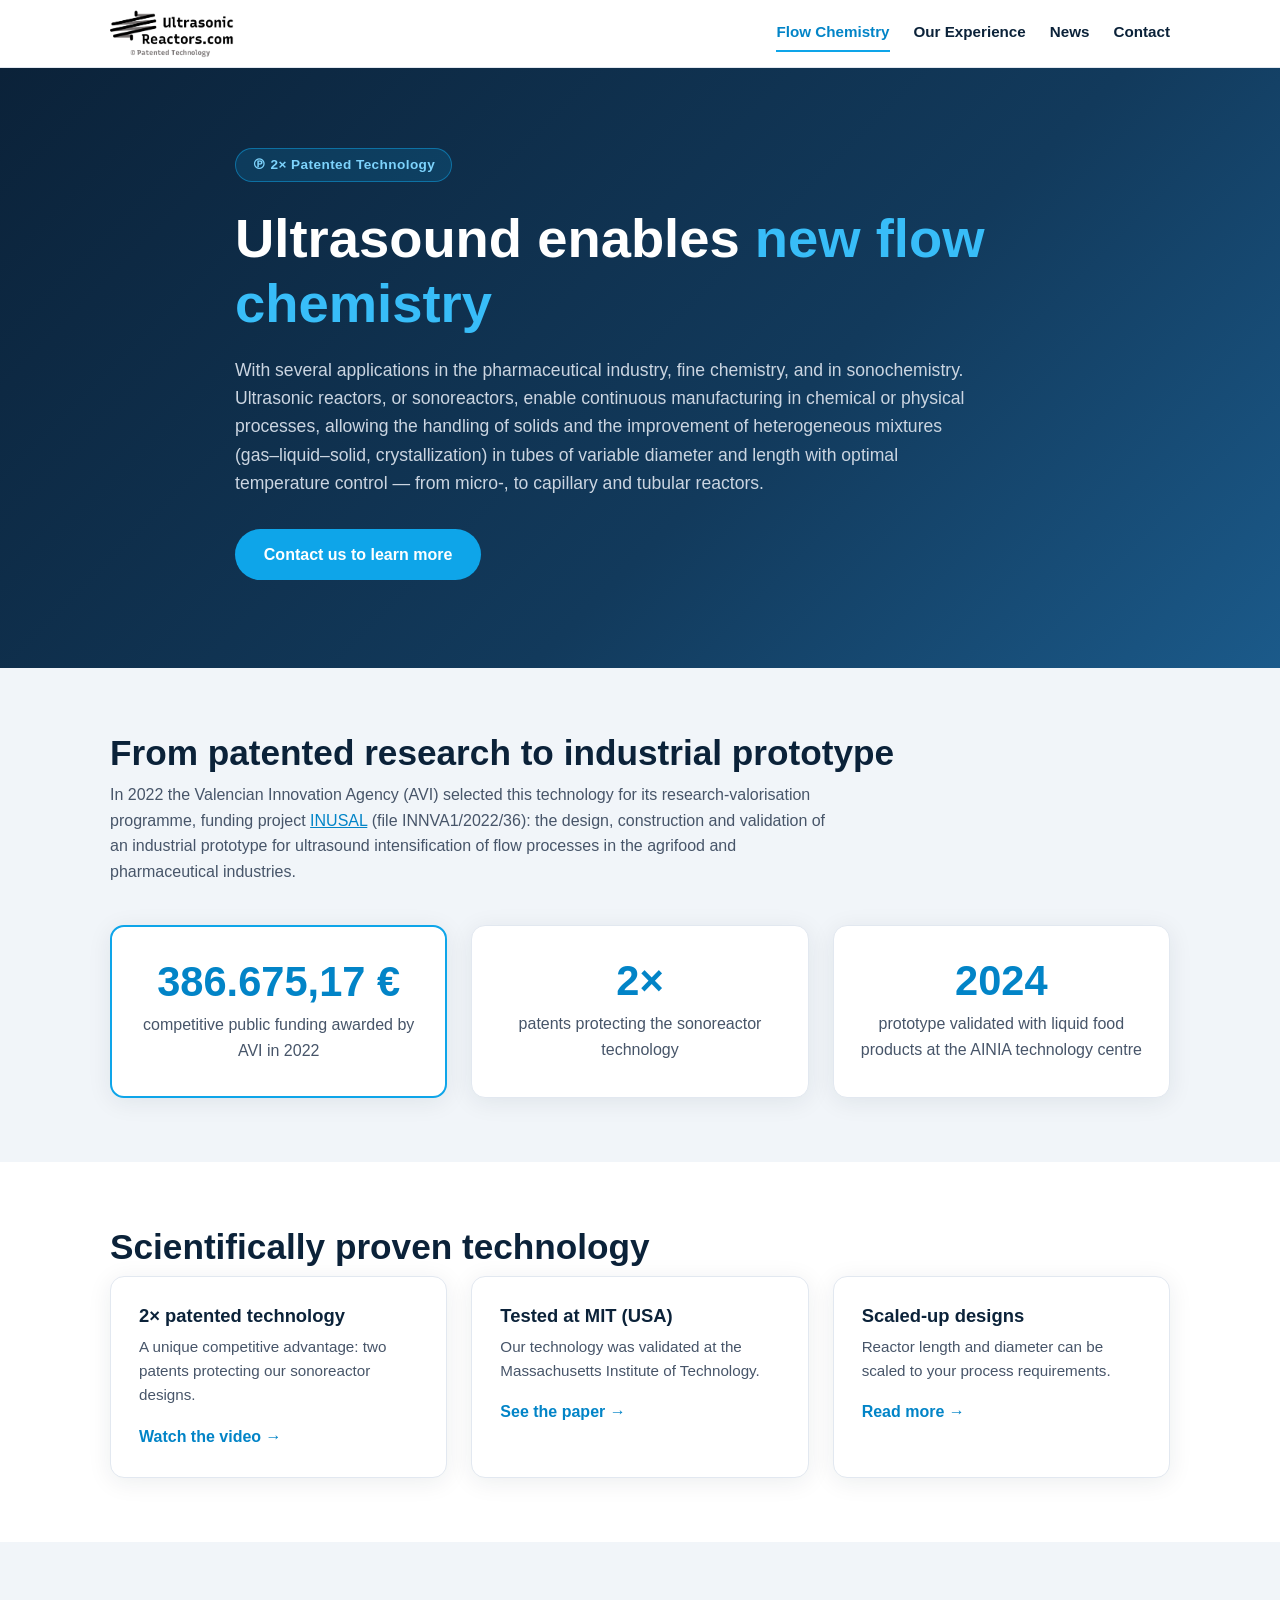
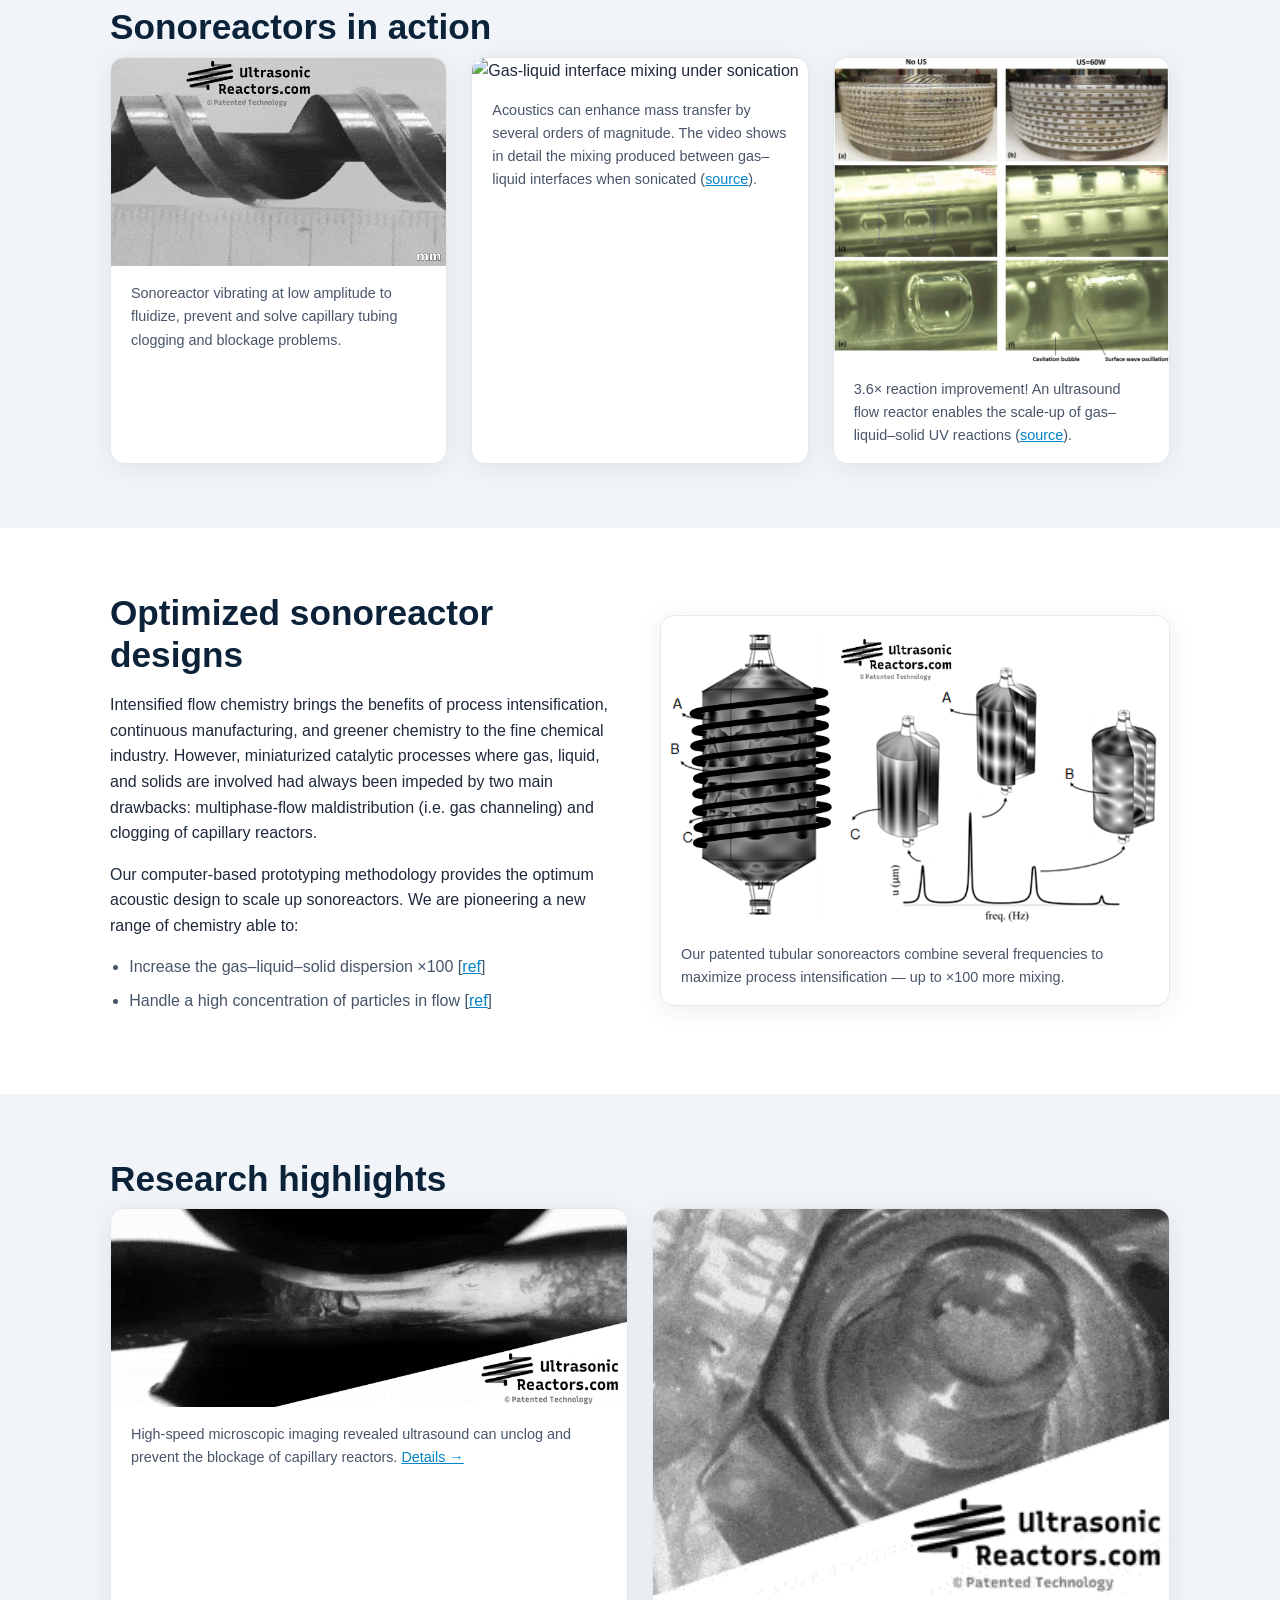
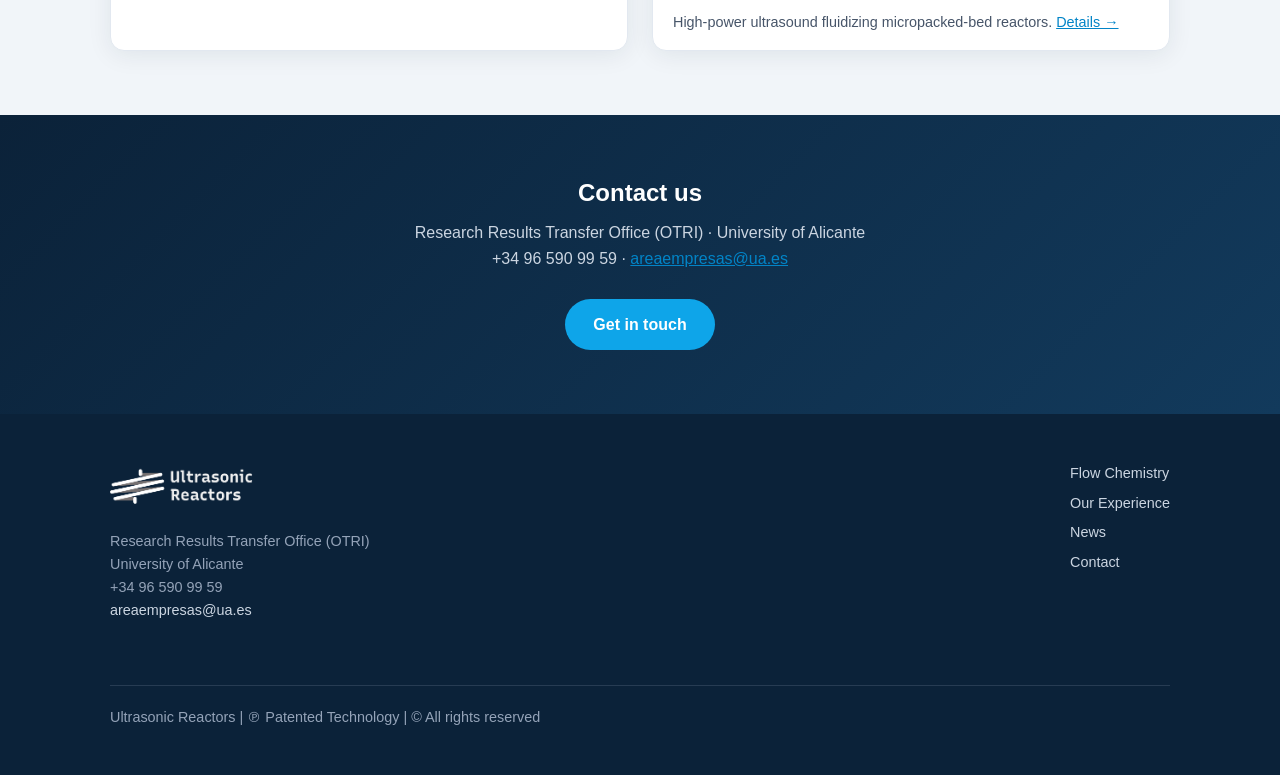
==== commit f3f5e21d: "Add INUSAL project content: AVI funding, news, experience timeline Home gains a funding band with th" ====
--- a/index.html
+++ b/index.html
@@ -4,14 +4,14 @@
   <meta charset="UTF-8">
   <meta name="viewport" content="width=device-width, initial-scale=1.0">
   <title>Flow Chemistry — Ultrasonic Reactors</title>
-  <meta name="description" content="Patented ultrasonic reactors (sonoreactors) for continuous flow chemistry: handling solids, enhancing gas-liquid-solid mixing and preventing clogging in capillary and tubular reactors. University of Alicante.">
+  <meta name="description" content="Patented ultrasonic reactors (sonoreactors) for continuous flow chemistry in the agrifood and pharmaceutical industries. Industrial prototype funded by AVI (project INUSAL) and validated at AINIA. University of Alicante.">
   <meta property="og:title" content="Flow Chemistry — Ultrasonic Reactors">
   <meta property="og:description" content="Patented ultrasound technology enabling new flow chemistry for the pharmaceutical and fine chemical industry.">
   <meta property="og:type" content="website">
   <link rel="icon" type="image/png" sizes="32x32" href="assets/favicon/favicon-32x32.png">
   <link rel="icon" type="image/png" sizes="16x16" href="assets/favicon/favicon-16x16.png">
   <link rel="apple-touch-icon" href="assets/favicon/apple-touch-icon.png">
-  <link rel="stylesheet" href="assets/css/style.css?v=2">
+  <link rel="stylesheet" href="assets/css/style.css?v=3">
   <script src="assets/js/waves.js" defer></script>
 </head>
 <body>
@@ -45,6 +45,34 @@
         tubular reactors.
       </p>
       <a class="button" href="contact/">Contact us to learn more</a>
+    </div>
+  </section>
+
+  <section class="section alt">
+    <div class="container">
+      <h2 class="section-title">From patented research to industrial prototype</h2>
+      <p class="section-lead">
+        In 2022 the Valencian Innovation Agency (AVI) selected this technology for its
+        research-valorisation programme, funding project
+        <a href="https://web.ua.es/es/inusal/dispositivo-para-la-intensificacion-con-ultrasonidos-en-procesos-de-flujo-de-la-industria-agroalimentaria-y-farmaceutica.html" target="_blank" rel="noopener">INUSAL</a>
+        (file INNVA1/2022/36): the design, construction and validation of an industrial
+        prototype for ultrasound intensification of flow processes in the agrifood and
+        pharmaceutical industries.
+      </p>
+      <div class="stats">
+        <div class="stat featured">
+          <div class="number">386.675,17&nbsp;€</div>
+          <div class="label">competitive public funding awarded by AVI in 2022</div>
+        </div>
+        <div class="stat">
+          <div class="number">2×</div>
+          <div class="label">patents protecting the sonoreactor technology</div>
+        </div>
+        <div class="stat">
+          <div class="number">2024</div>
+          <div class="label">prototype validated with liquid food products at the AINIA technology centre</div>
+        </div>
+      </div>
     </div>
   </section>
 
--- a/assets/css/style.css
+++ b/assets/css/style.css
@@ -273,13 +273,25 @@
 }
 
 .stat .number {
-  font-size: 2.6rem;
+  font-size: clamp(1.8rem, 4.5vw, 2.6rem);
   font-weight: 800;
   color: var(--accent-dark);
   line-height: 1.1;
 }
 
 .stat .label { color: var(--ink-soft); margin-top: 0.5rem; }
+
+.stat.featured { border: 2px solid var(--accent); }
+
+/* ---------- News ---------- */
+
+.news-date {
+  display: block;
+  font-size: 0.85rem;
+  font-weight: 600;
+  color: var(--accent-dark);
+  margin-bottom: 0.35rem;
+}
 
 /* ---------- Timeline ---------- */
 
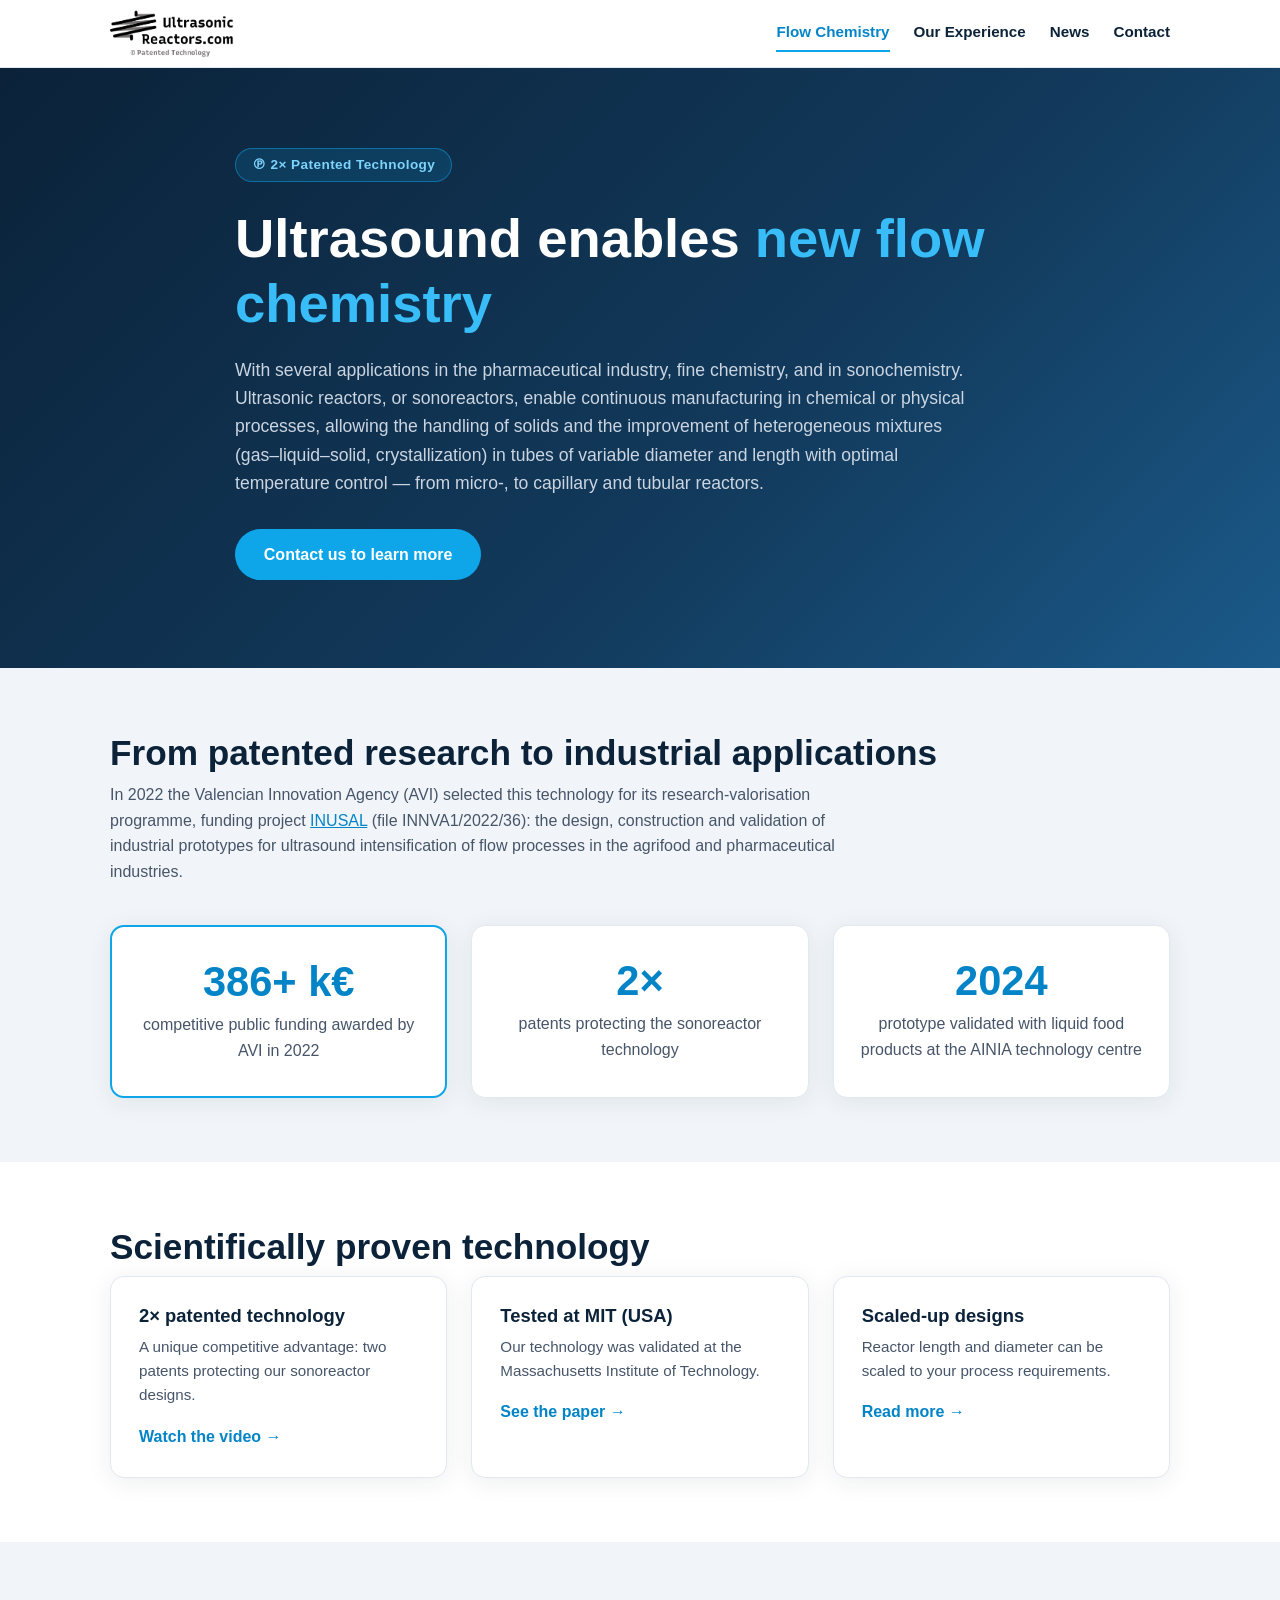
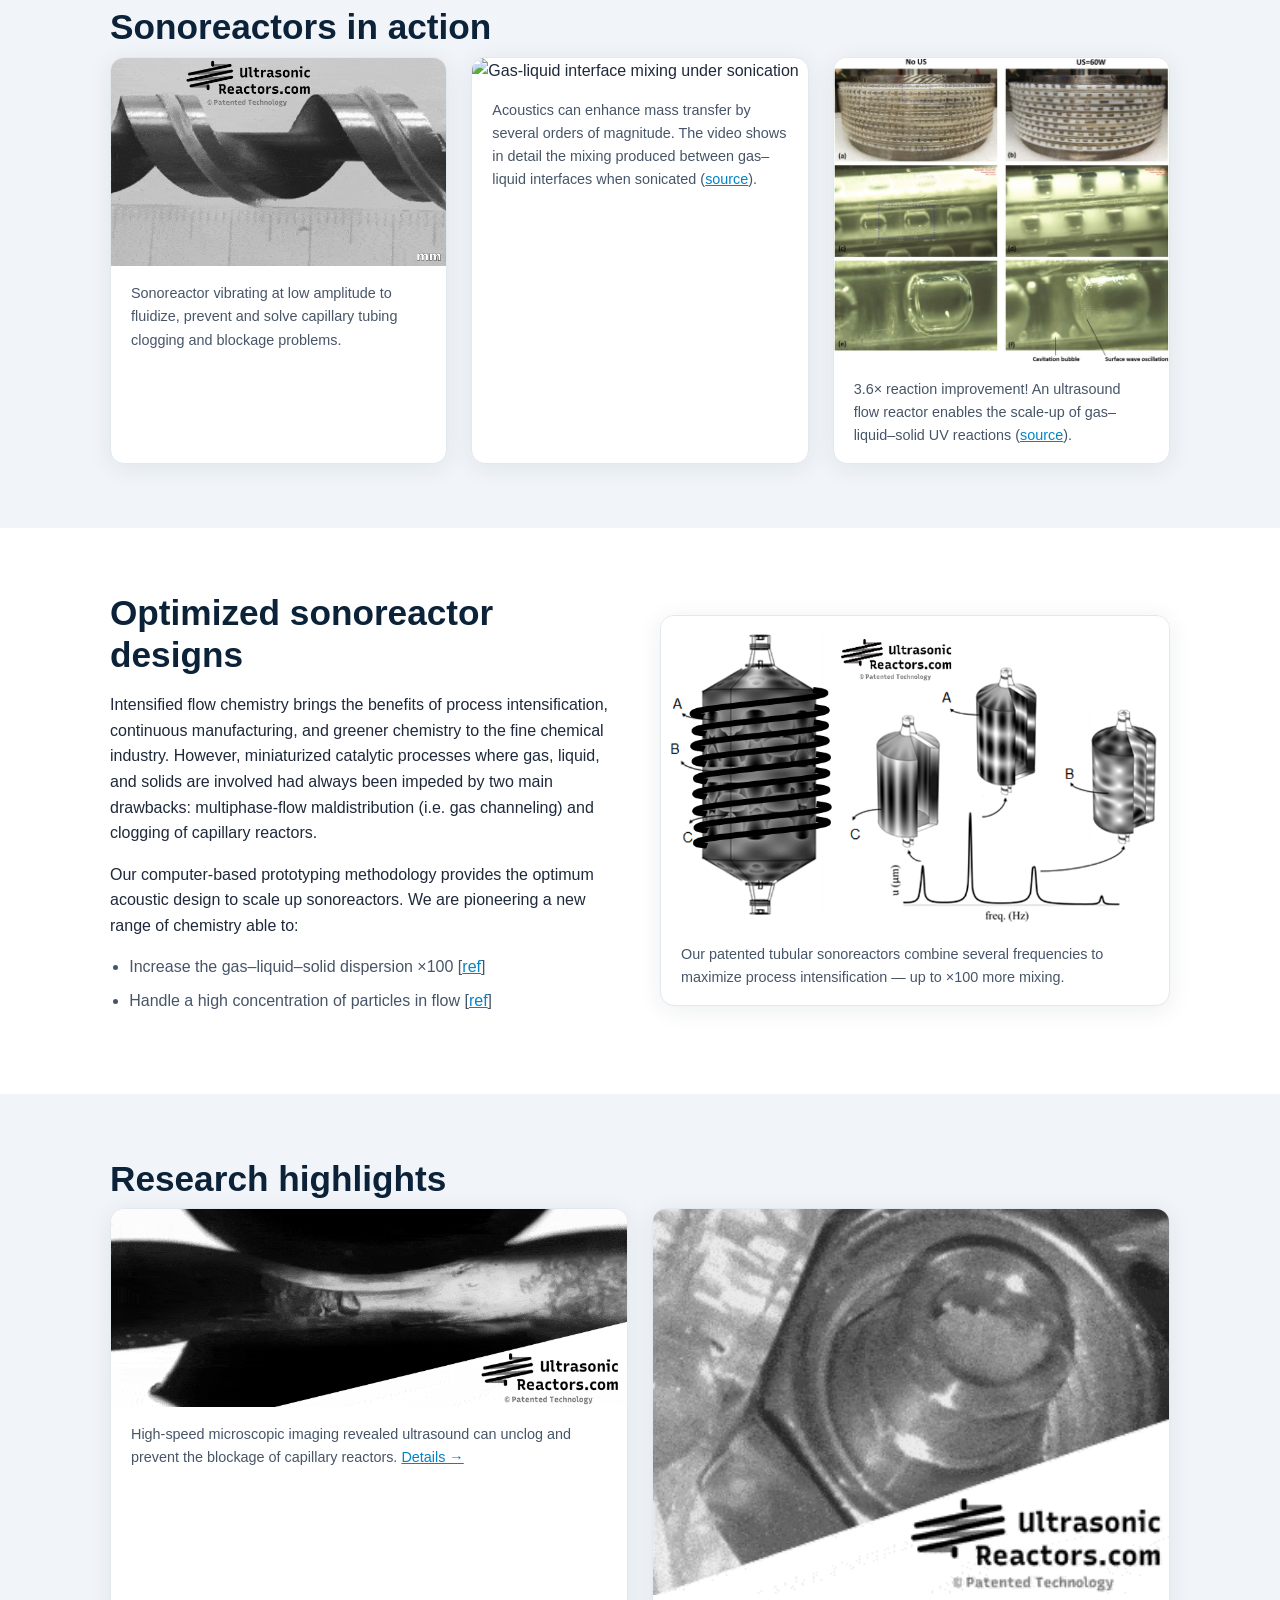
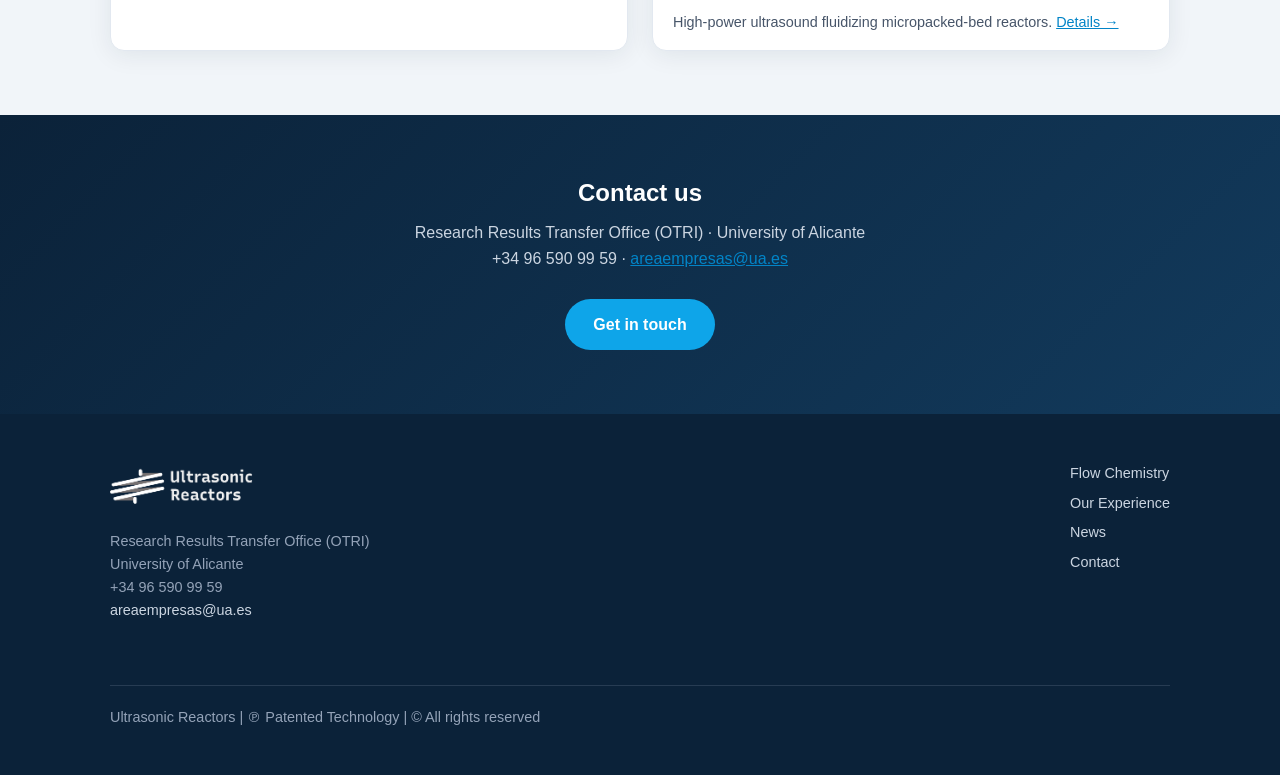
==== commit aa418454: "Update index.html" ====
--- a/index.html
+++ b/index.html
@@ -50,18 +50,18 @@
 
   <section class="section alt">
     <div class="container">
-      <h2 class="section-title">From patented research to industrial prototype</h2>
+      <h2 class="section-title">From patented research to industrial applications</h2>
       <p class="section-lead">
         In 2022 the Valencian Innovation Agency (AVI) selected this technology for its
         research-valorisation programme, funding project
         <a href="https://web.ua.es/es/inusal/dispositivo-para-la-intensificacion-con-ultrasonidos-en-procesos-de-flujo-de-la-industria-agroalimentaria-y-farmaceutica.html" target="_blank" rel="noopener">INUSAL</a>
-        (file INNVA1/2022/36): the design, construction and validation of an industrial
-        prototype for ultrasound intensification of flow processes in the agrifood and
+        (file INNVA1/2022/36): the design, construction and validation of industrial
+        prototypes for ultrasound intensification of flow processes in the agrifood and
         pharmaceutical industries.
       </p>
       <div class="stats">
         <div class="stat featured">
-          <div class="number">386.675,17&nbsp;€</div>
+          <div class="number">386+&nbsp;k€</div>
           <div class="label">competitive public funding awarded by AVI in 2022</div>
         </div>
         <div class="stat">
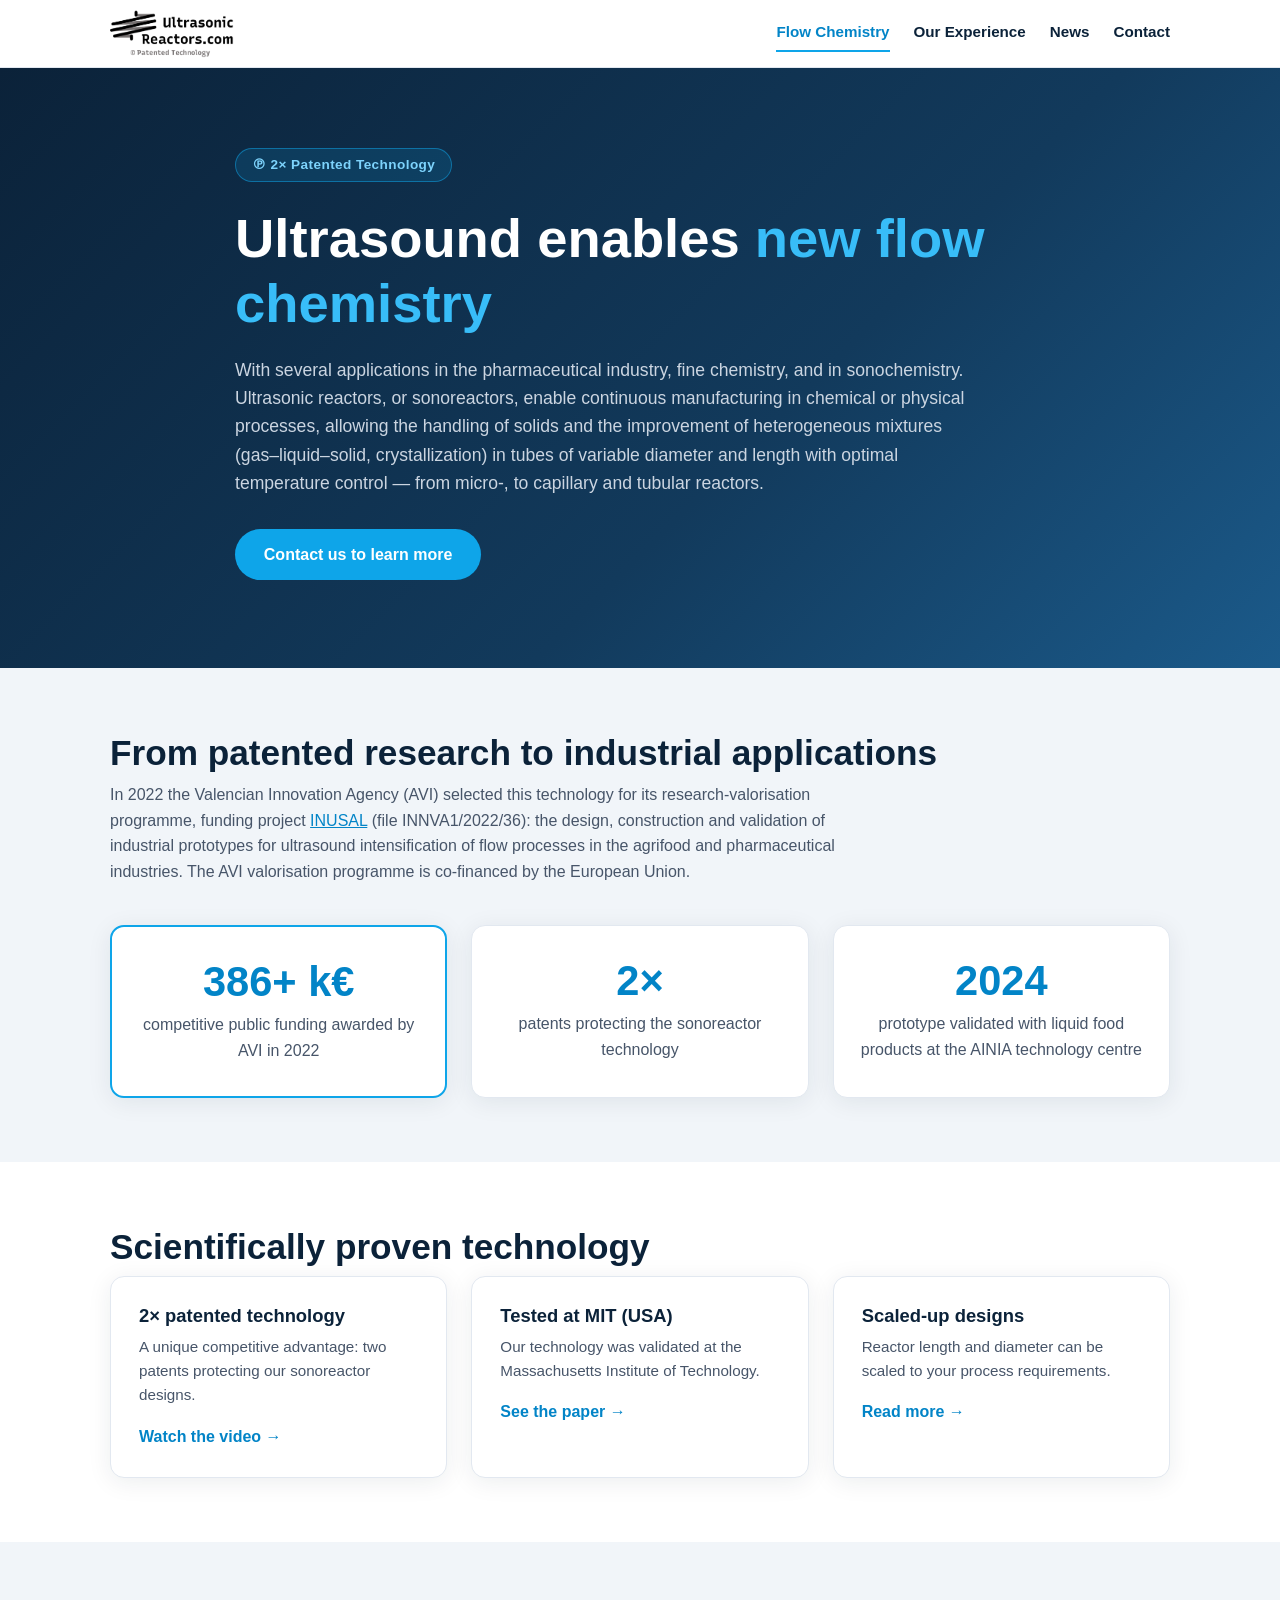
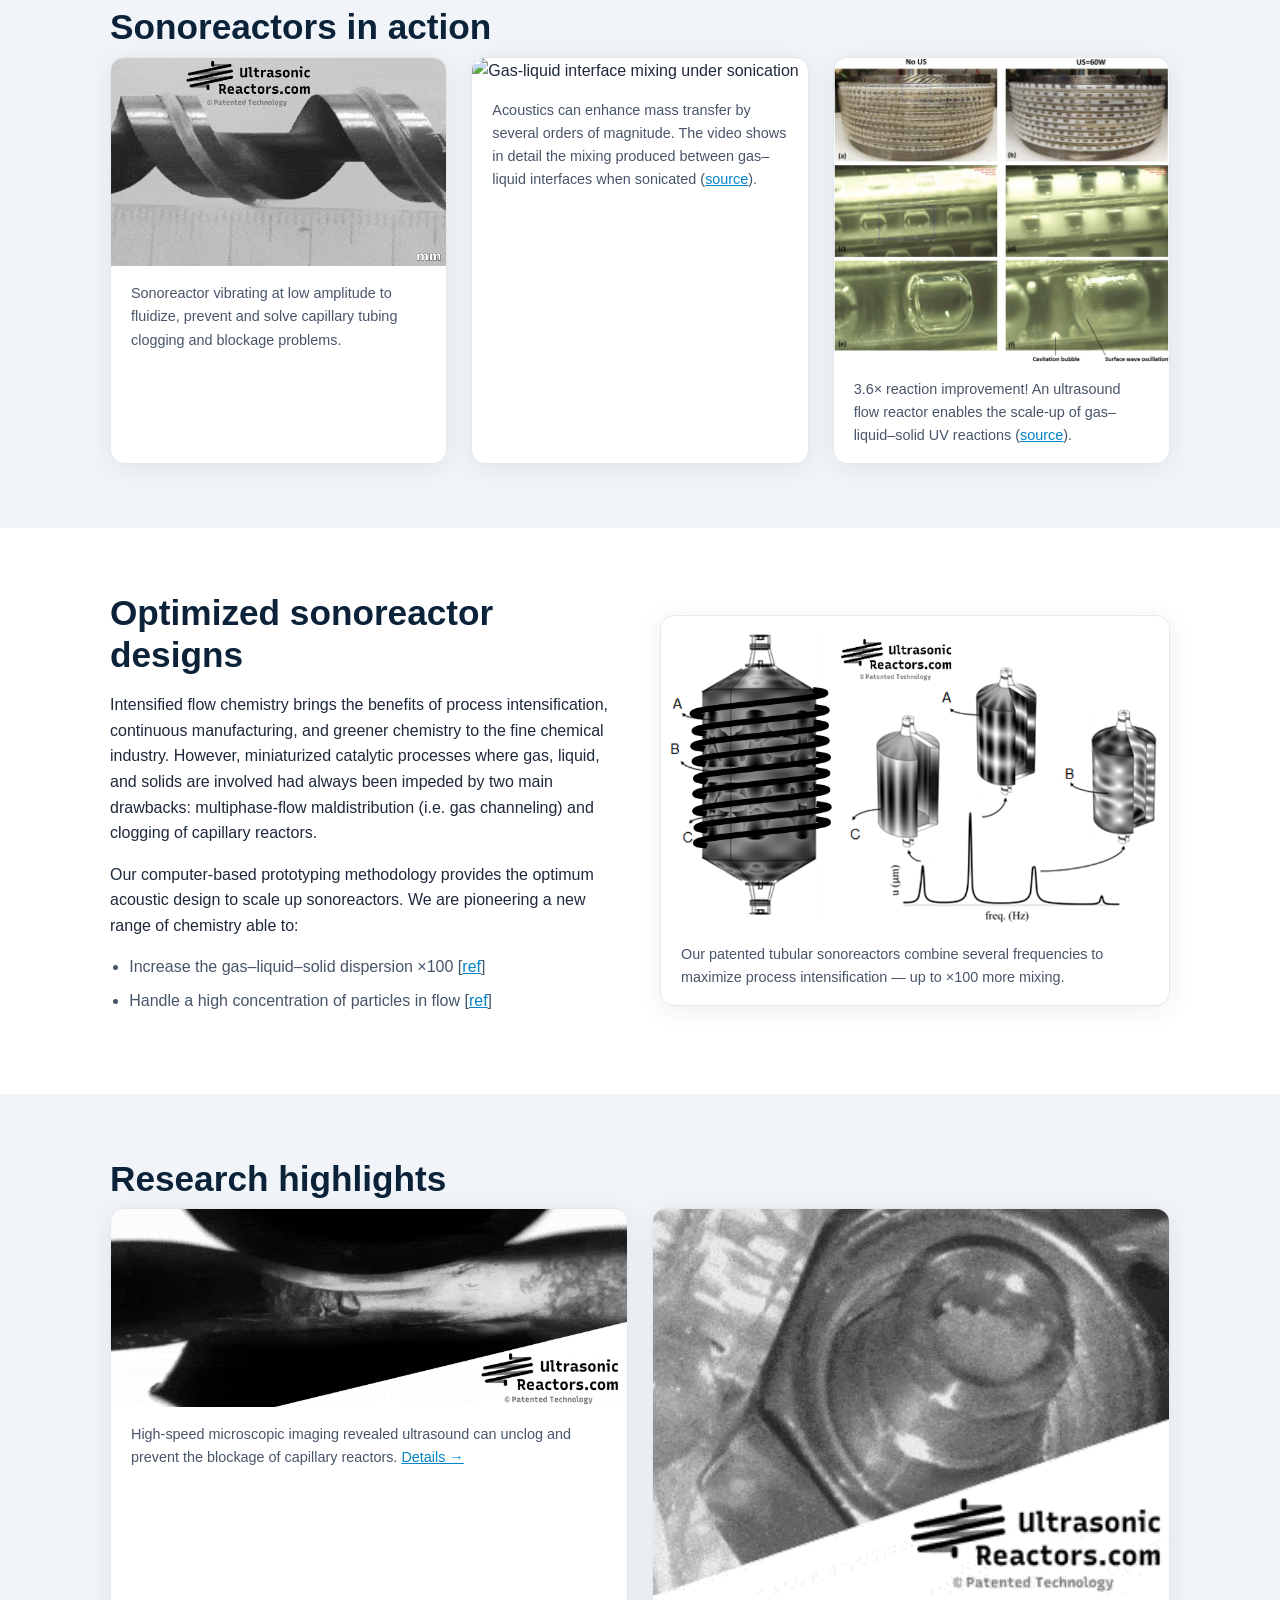
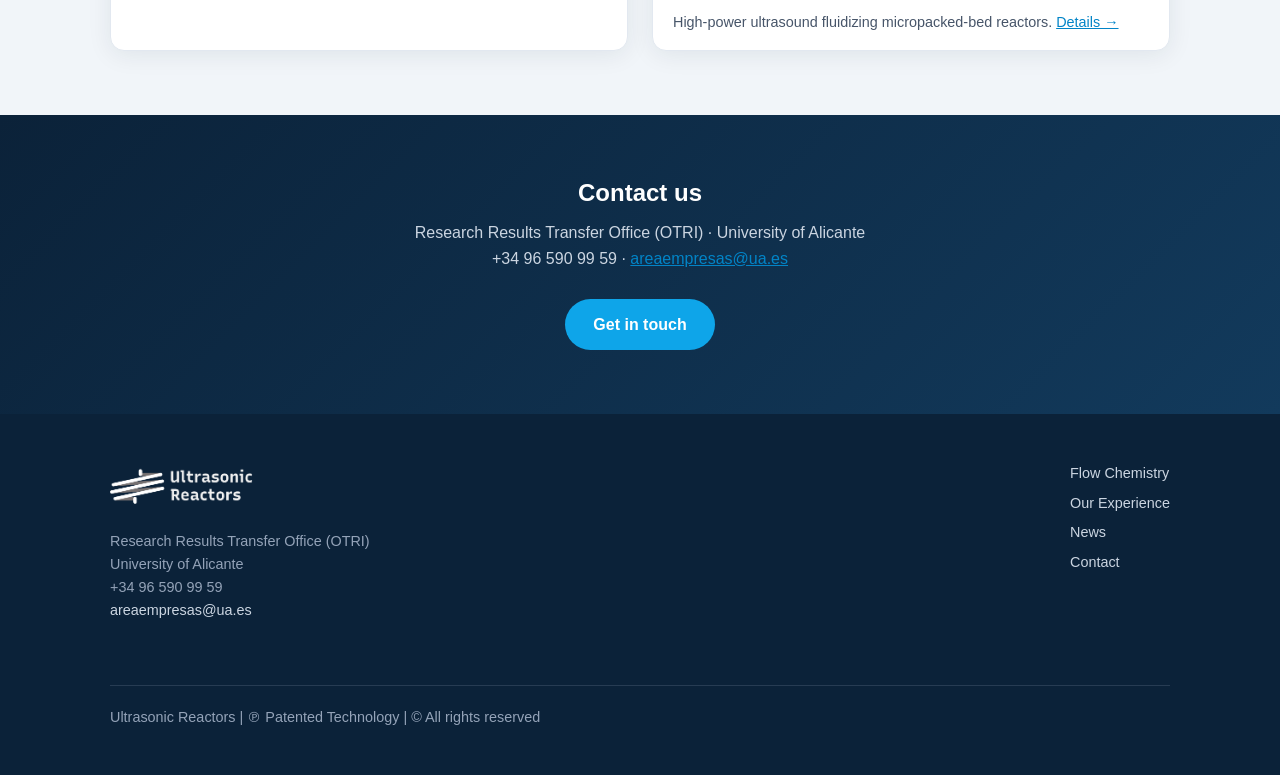
==== commit db8c3c32: "Verify Agronews article: exact date, richer summary, EU co-financing The Agronews CV article (20 Sep" ====
--- a/index.html
+++ b/index.html
@@ -57,7 +57,8 @@
         <a href="https://web.ua.es/es/inusal/dispositivo-para-la-intensificacion-con-ultrasonidos-en-procesos-de-flujo-de-la-industria-agroalimentaria-y-farmaceutica.html" target="_blank" rel="noopener">INUSAL</a>
         (file INNVA1/2022/36): the design, construction and validation of industrial
         prototypes for ultrasound intensification of flow processes in the agrifood and
-        pharmaceutical industries.
+        pharmaceutical industries. The AVI valorisation programme is co-financed by the
+        European Union.
       </p>
       <div class="stats">
         <div class="stat featured">
